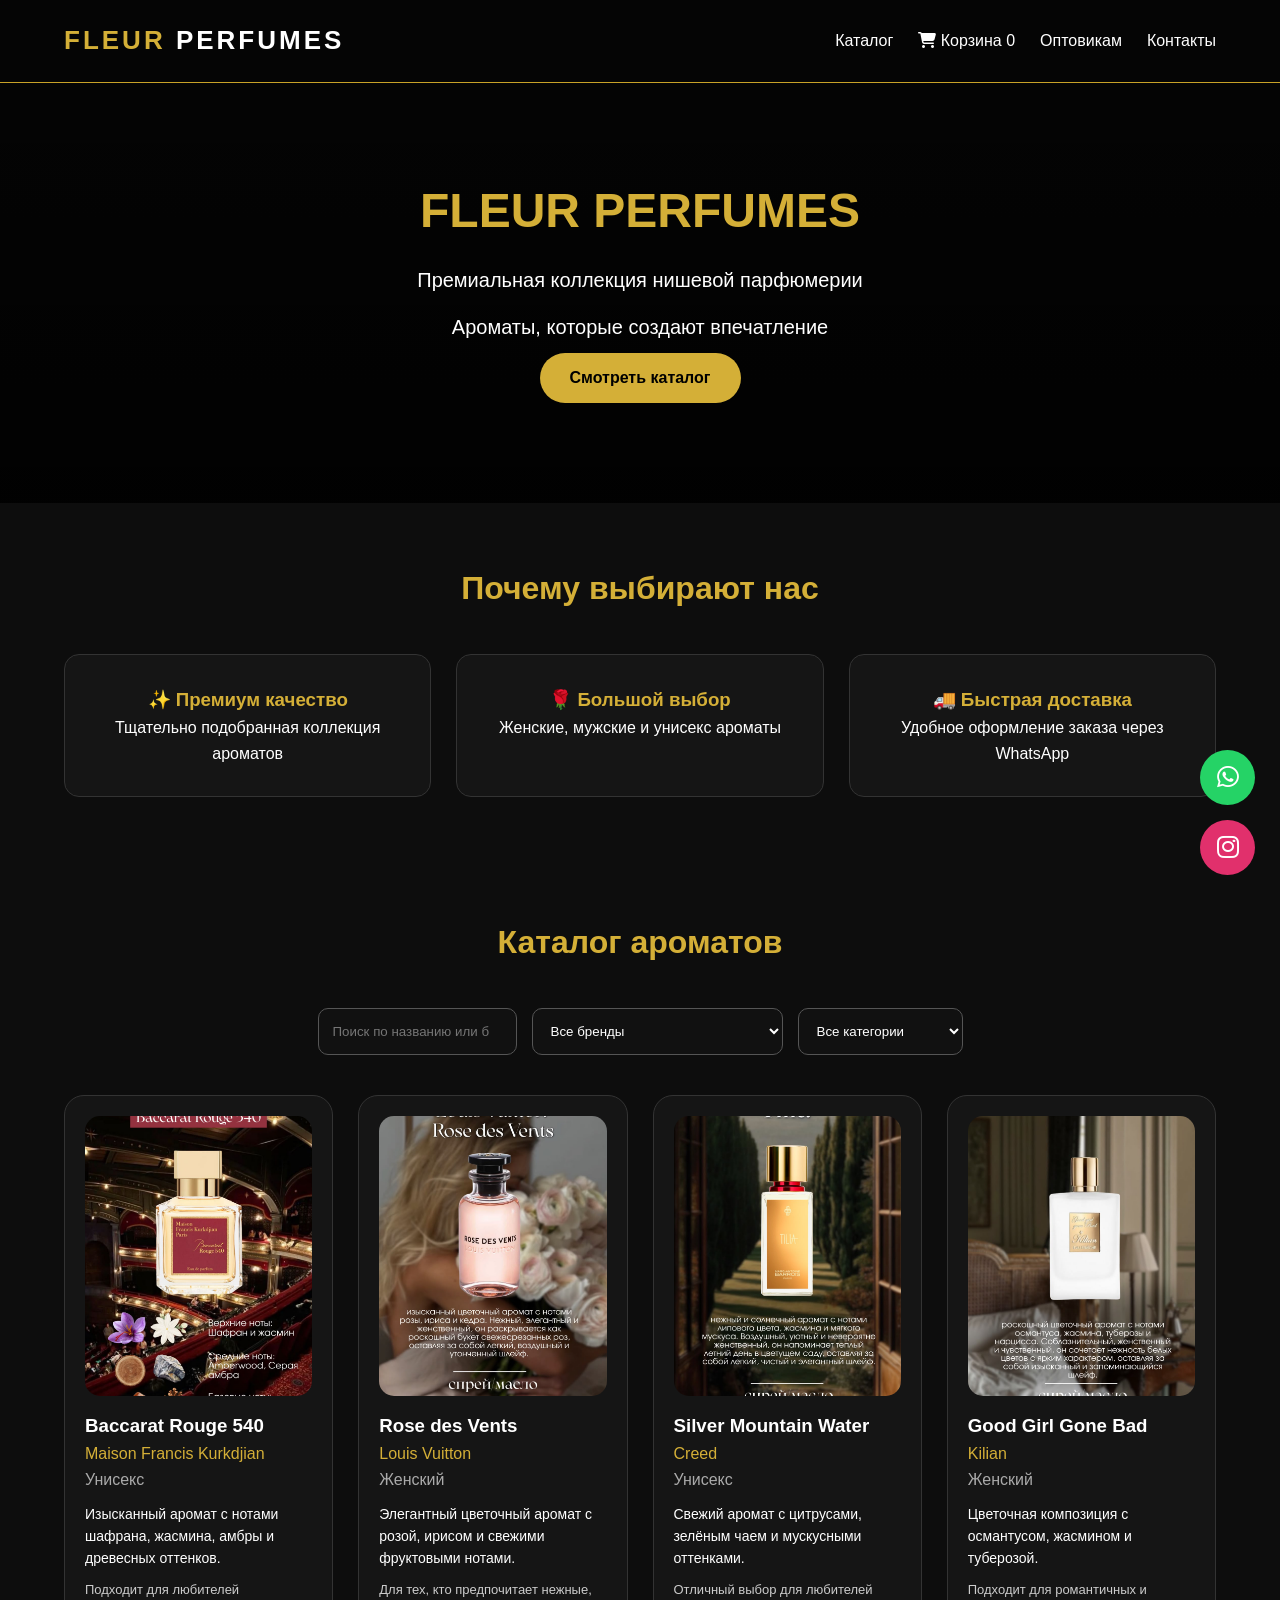
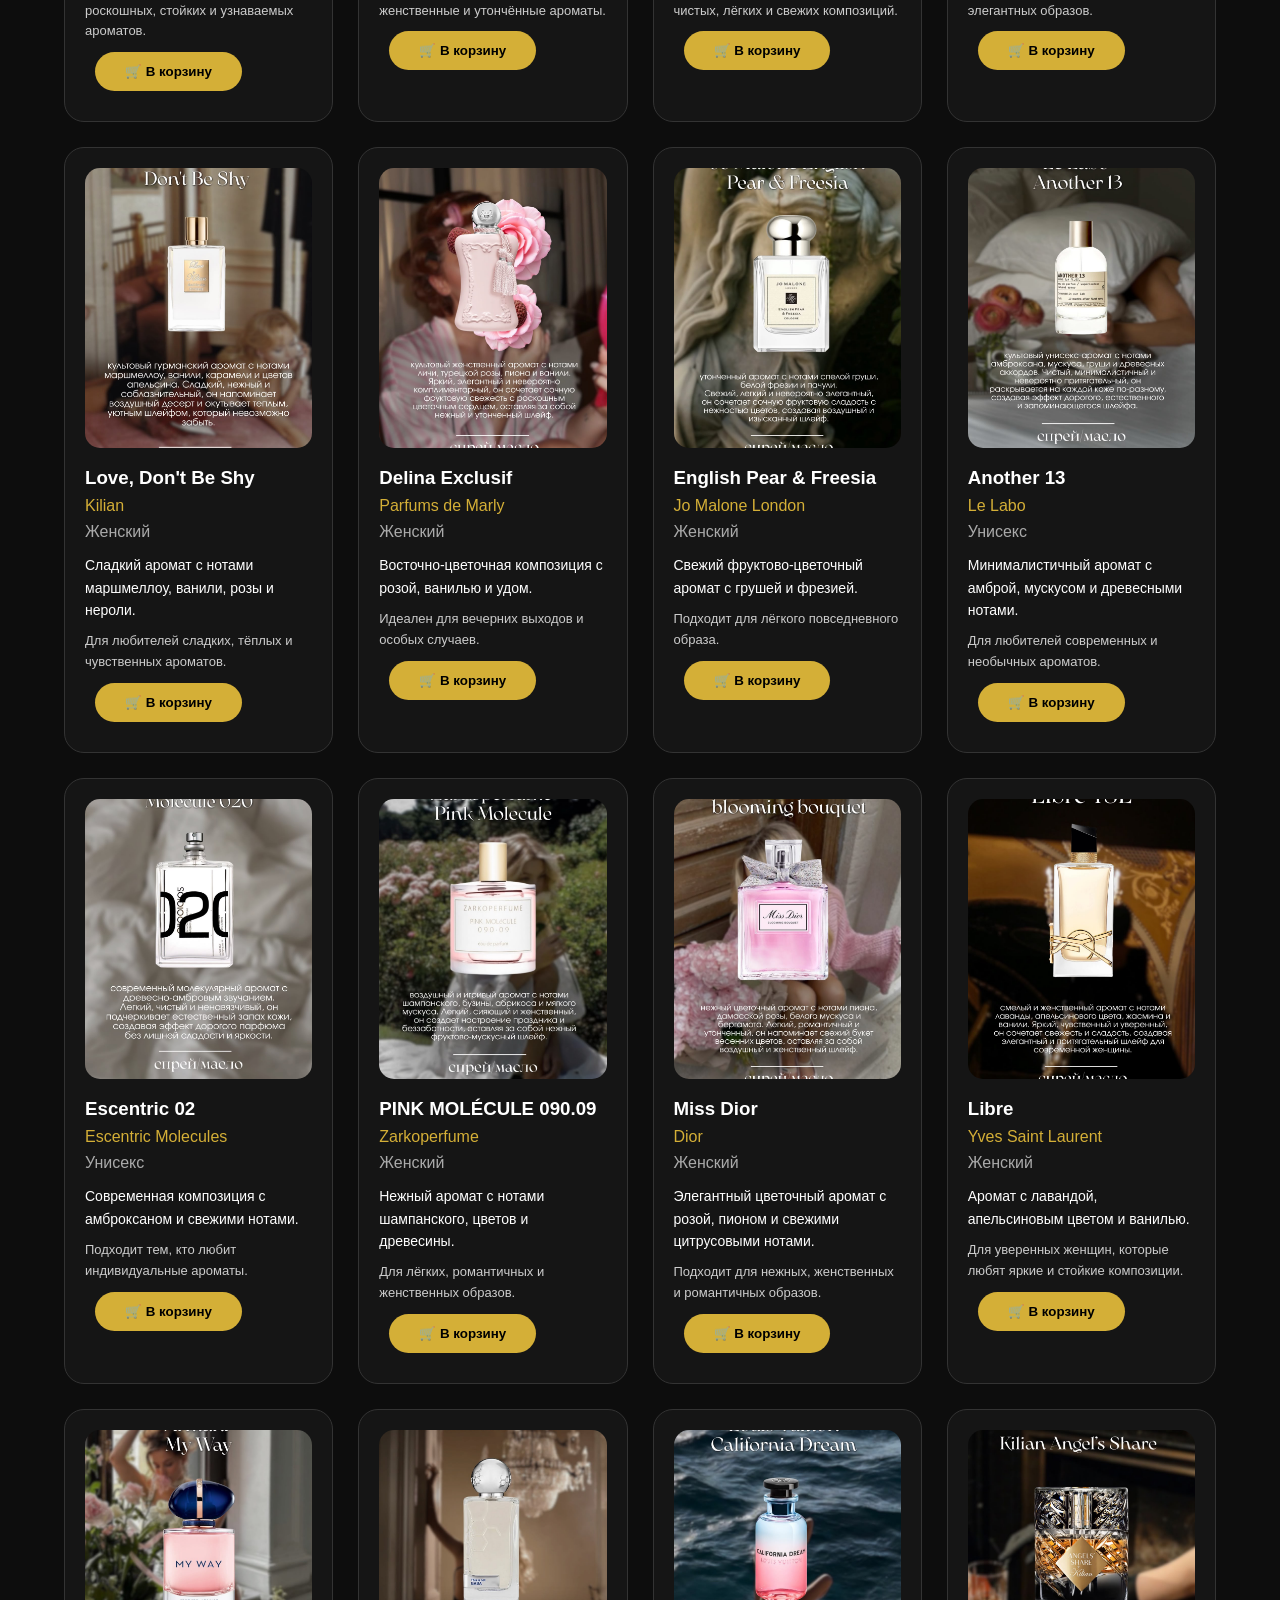
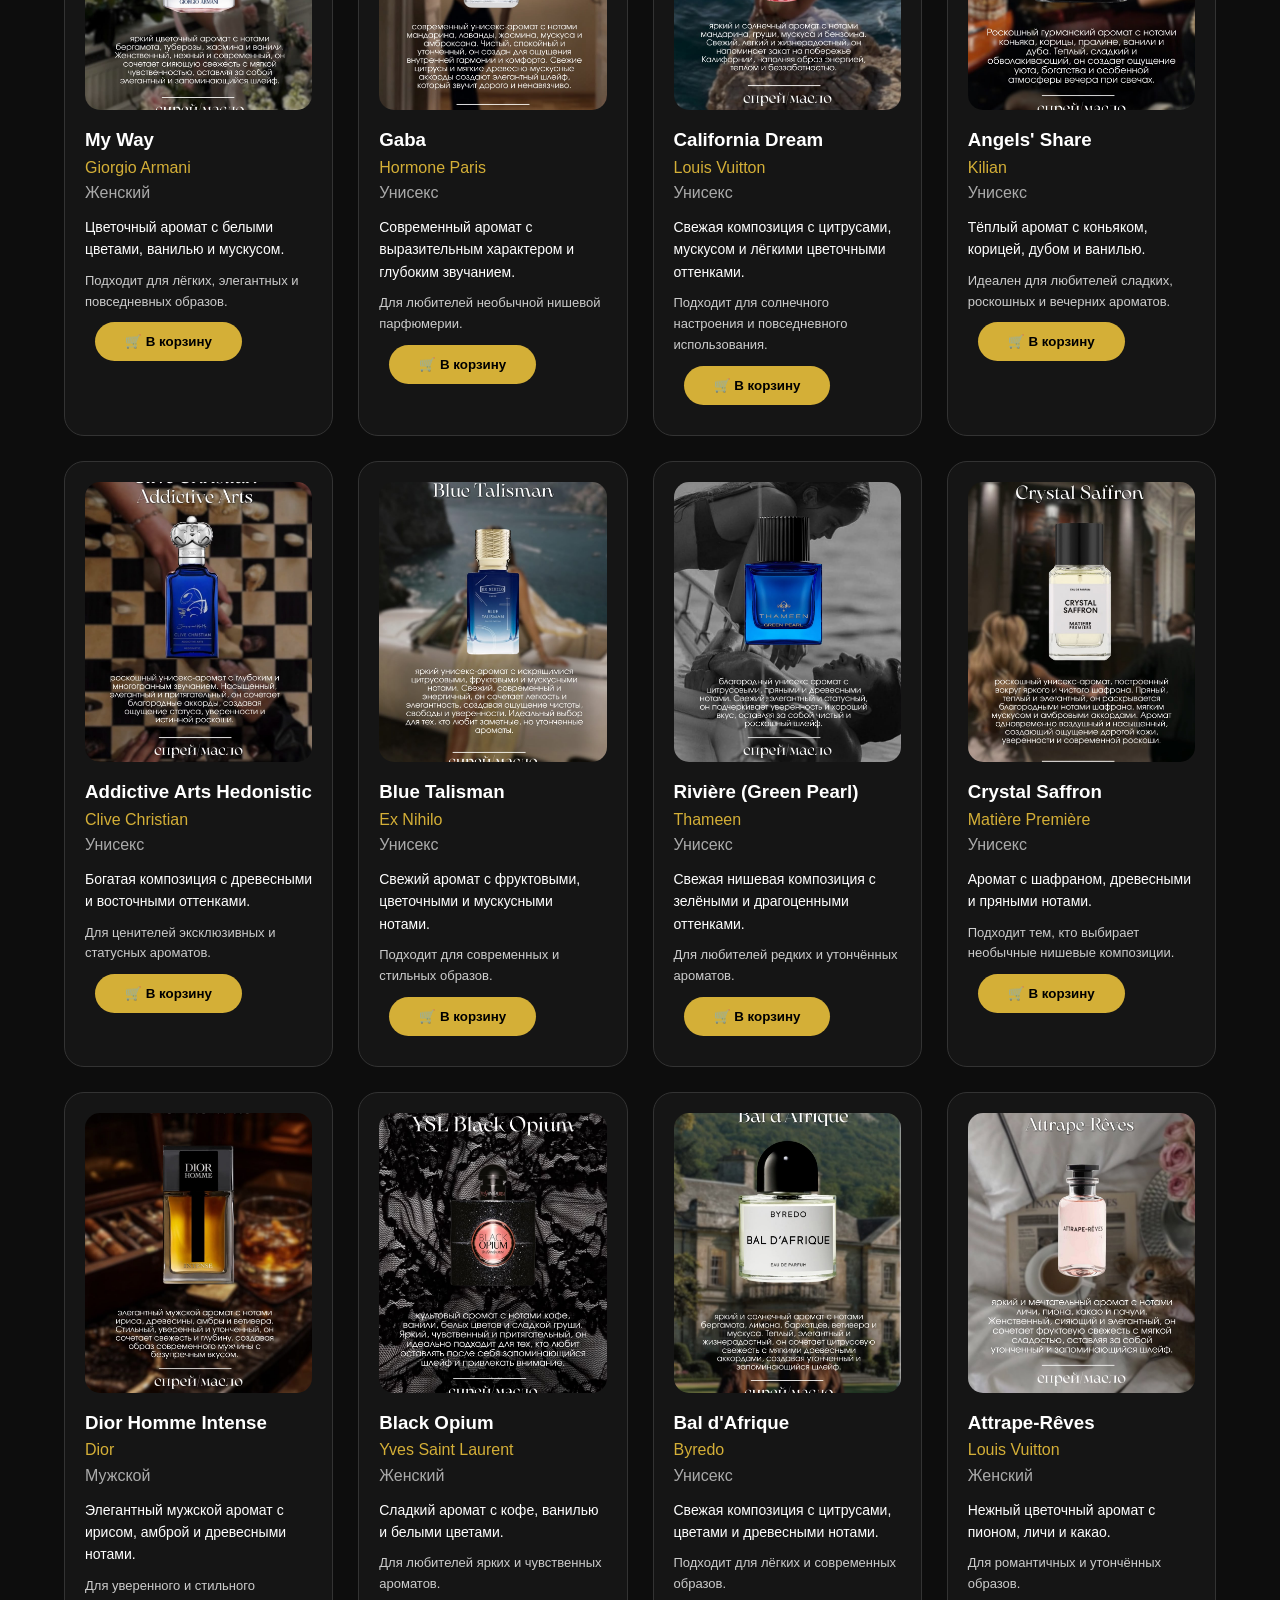
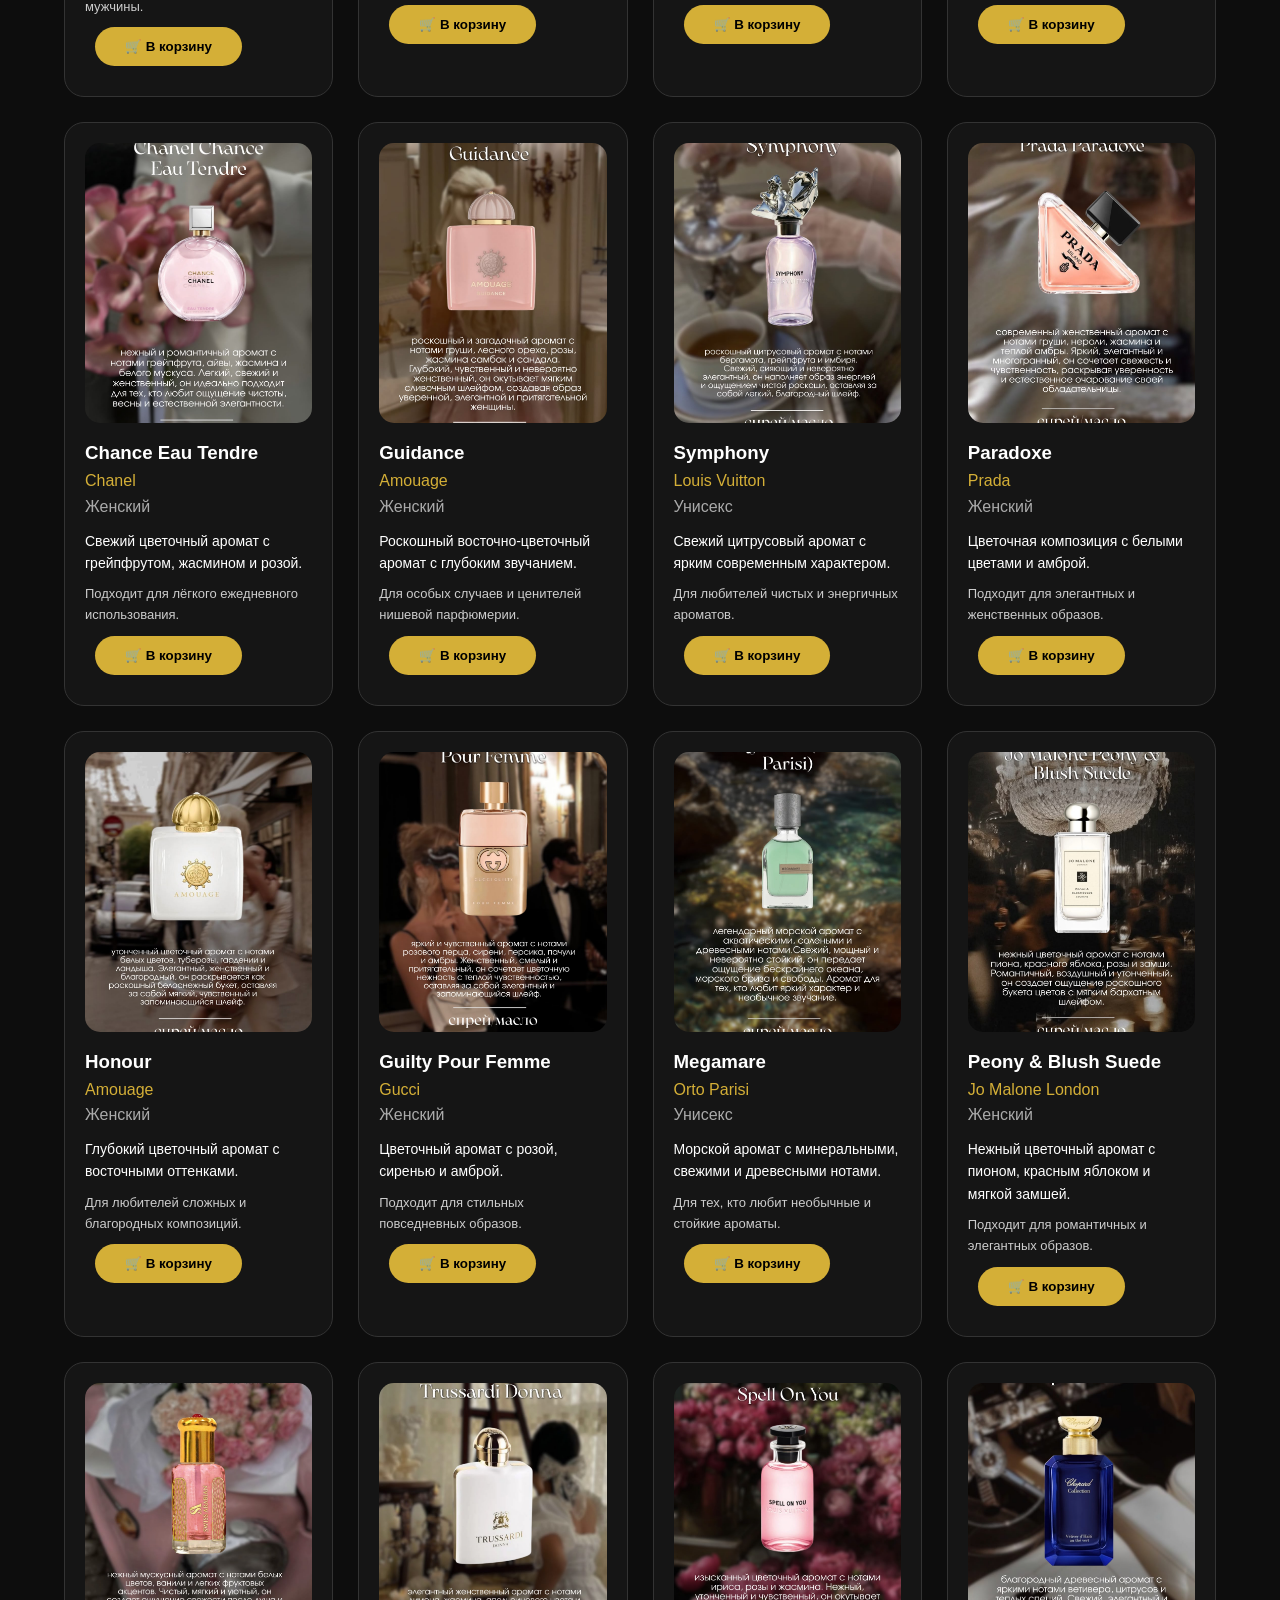
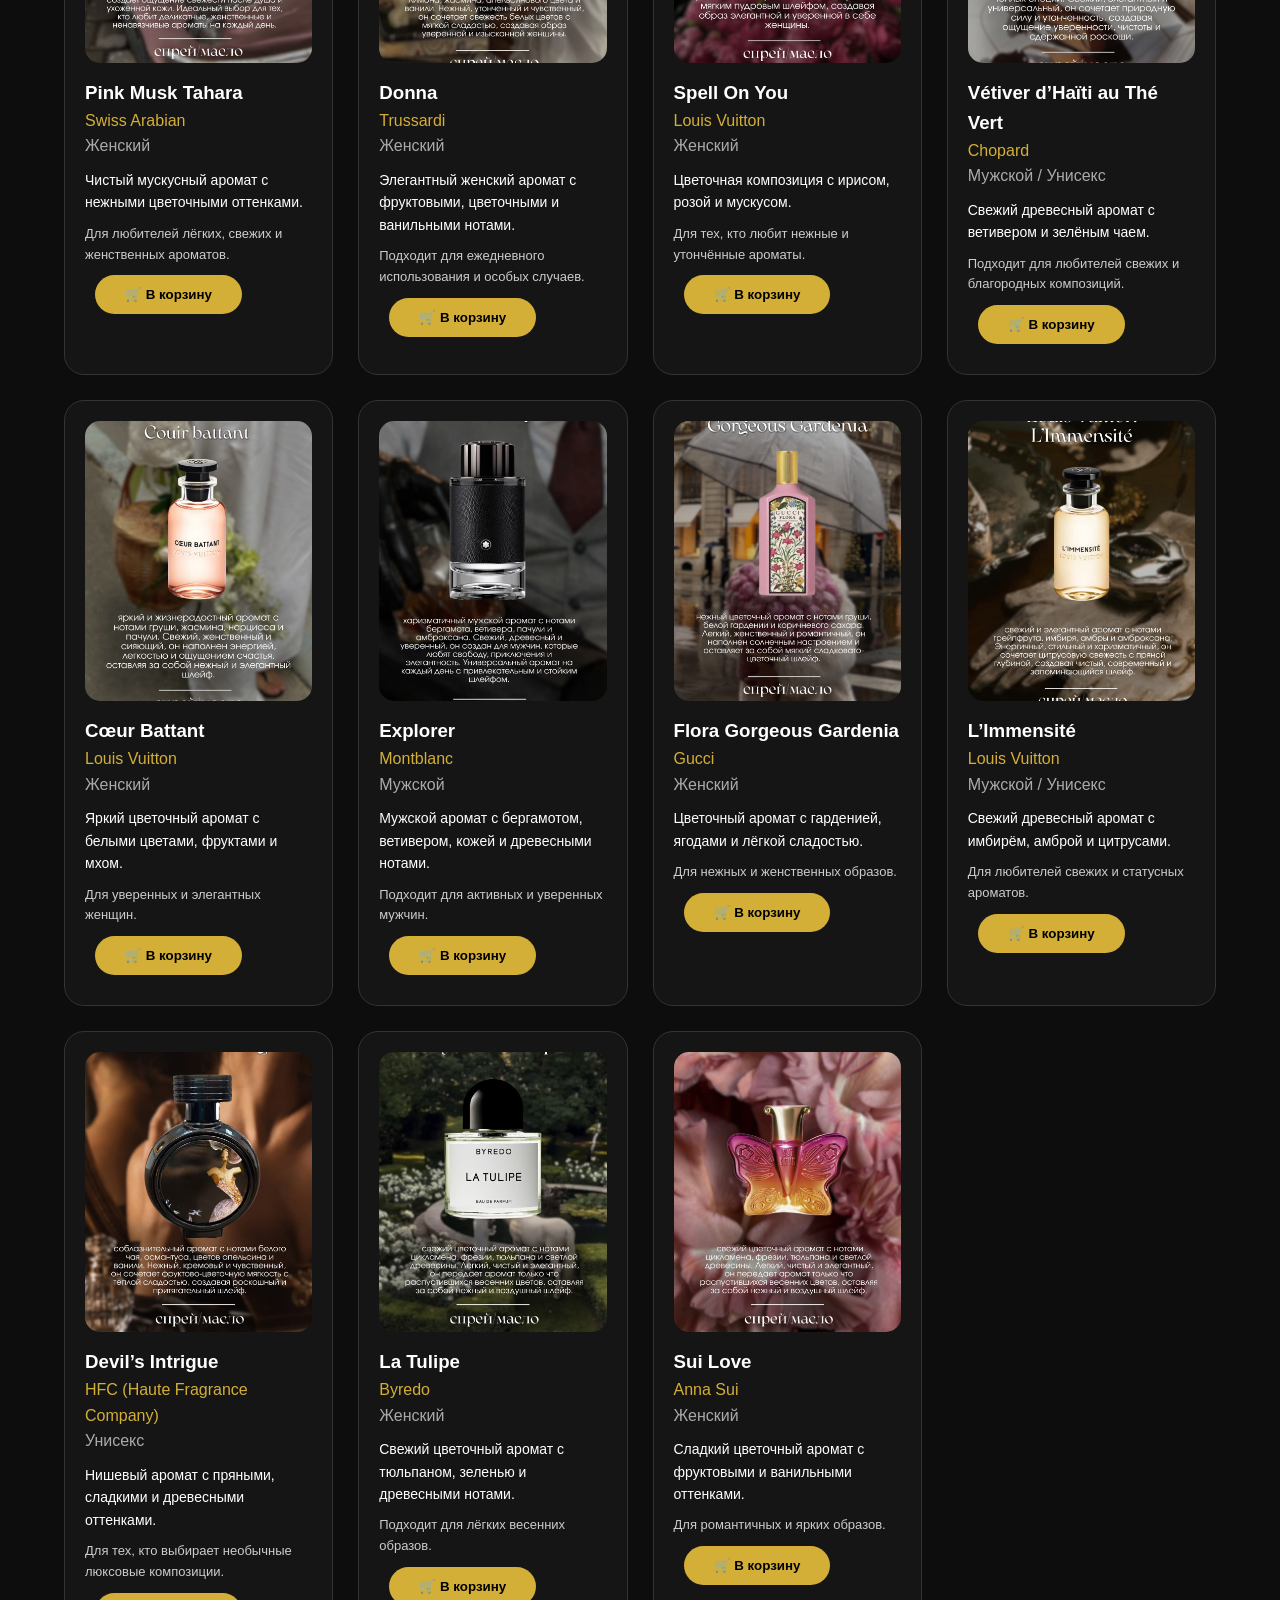
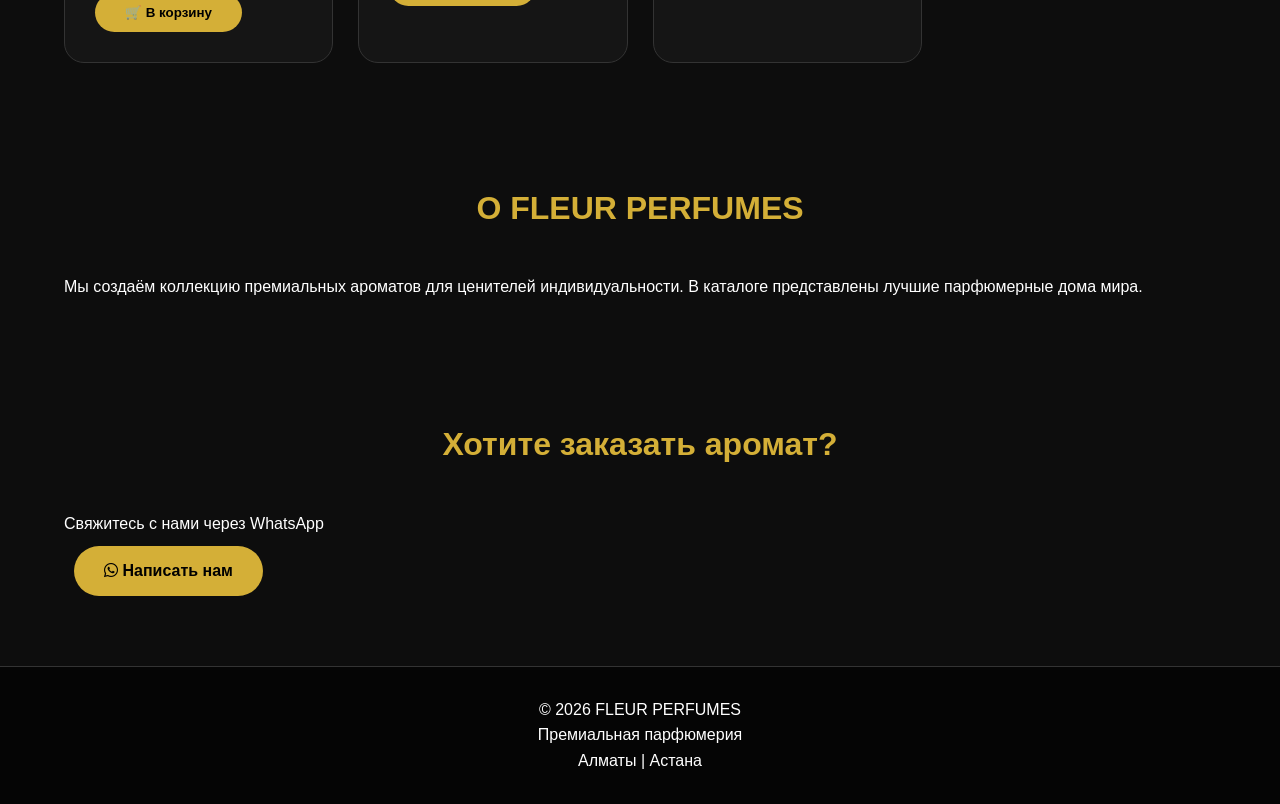
==== index.html @ 485f121a "Add files via upload" ====
<!DOCTYPE html>
<html lang="ru">

<head>

    <meta charset="UTF-8">

    <meta name="viewport" content="width=device-width, initial-scale=1.0">


    <title>
        FLEUR PERFUMES | Нишевая парфюмерия
    </title>


    <meta name="description"
    content="FLEUR PERFUMES — премиальная нишевая парфюмерия. Лучшие ароматы мировых брендов.">


   <link rel="stylesheet" href="style.css">


    <link 
    rel="stylesheet"
    href="https://cdnjs.cloudflare.com/ajax/libs/font-awesome/6.5.2/css/all.min.css"
    >


</head>



<body>




<!-- =========================
     HEADER
========================= -->


<header class="header">


<div class="container">


<nav>


<a href="index.html" class="logo">

FLEUR
<span>
PERFUMES
</span>

</a>





<div class="nav-links">


<a href="#catalog">
Каталог
</a>



<a href="cart.html">

<i class="fa-solid fa-cart-shopping"></i>

Корзина

<span id="cartCount">
0
</span>

</a>




<a href="wholesale.html">
Оптовикам
</a>




<a href="contacts.html">
Контакты
</a>



</div>



</nav>


</div>


</header>









<!-- =========================
     HERO
========================= -->


<section class="hero">


<div class="container">


<h1>
FLEUR PERFUMES
</h1>


<p>
Премиальная коллекция нишевой парфюмерии
</p>


<p>
Ароматы, которые создают впечатление
</p>



<a href="#catalog" class="btn gold">

Смотреть каталог

</a>



</div>


</section>









<!-- =========================
     ADVANTAGES
========================= -->


<section class="advantages">


<div class="container">


<h2>
Почему выбирают нас
</h2>




<div class="advantages-grid">



<div class="advantage">

<h3>
✨ Премиум качество
</h3>


<p>
Тщательно подобранная коллекция ароматов
</p>

</div>






<div class="advantage">

<h3>
🌹 Большой выбор
</h3>


<p>
Женские, мужские и унисекс ароматы
</p>

</div>






<div class="advantage">

<h3>
🚚 Быстрая доставка
</h3>


<p>
Удобное оформление заказа через WhatsApp
</p>

</div>




</div>


</div>


</section>









<!-- =========================
     CATALOG
========================= -->


<section id="catalog">


<div class="container">


<h2>
Каталог ароматов
</h2>





<div class="catalog-tools">



<input

id="search"

type="search"

placeholder="Поиск по названию или бренду"

>





<select id="brandFilter">


<option value="all">

Все бренды

</option>


</select>







<select id="categoryFilter">


<option value="all">

Все категории

</option>


</select>





</div>







<div id="products">


</div>





</div>


</section>









<!-- =========================
     ABOUT
========================= -->


<section class="about">


<div class="container">


<h2>
О FLEUR PERFUMES
</h2>



<p>

Мы создаём коллекцию премиальных ароматов
для ценителей индивидуальности.
В каталоге представлены лучшие парфюмерные
дома мира.

</p>



</div>


</section>









<!-- =========================
     CONTACT CTA
========================= -->


<section class="contact-box">


<div class="container">


<h2>
Хотите заказать аромат?
</h2>



<p>
Свяжитесь с нами через WhatsApp
</p>





<a

href="https://wa.me/77781655756"

target="_blank"

class="btn gold"

>

<i class="fa-brands fa-whatsapp"></i>

Написать нам

</a>




</div>


</section>









<!-- =========================
     FLOAT BUTTONS
========================= -->


<div class="floating-buttons">


<a

href="https://wa.me/77781655756"

target="_blank"

class="whatsapp-float"

>

<i class="fa-brands fa-whatsapp"></i>

</a>





<a

href="https://instagram.com/fleur.perfumes.kz"

target="_blank"

class="instagram-float"

>

<i class="fa-brands fa-instagram"></i>

</a>



</div>









<!-- =========================
     FOOTER
========================= -->


<footer>


<div class="container">


<p>
© 2026 FLEUR PERFUMES
</p>



<p>
Премиальная парфюмерия
</p>



<p>
Алматы | Астана
</p>



</div>


</footer>









<!-- =========================
     SCRIPTS
========================= -->


<script src="products.js"></script>

<script src="app.js"></script>



</body>

</html>
---- style.css ----
/* =========================
   FLEUR PERFUMES STYLE
========================= */


*{
    margin:0;
    padding:0;
    box-sizing:border-box;
}



body{

    font-family:
    "Segoe UI",
    Arial,
    sans-serif;

    background:#0d0d0d;

    color:#ffffff;

    line-height:1.6;

}





a{

    text-decoration:none;

    color:inherit;

}




img{

    max-width:100%;

    display:block;

}





.container{

    width:90%;

    max-width:1200px;

    margin:auto;

}









/* =========================
   HEADER
========================= */


.header{

    background:#050505;

    border-bottom:
    1px solid
    #c9a227;

    position:sticky;

    top:0;

    z-index:1000;

}





.header nav{

    display:flex;

    justify-content:space-between;

    align-items:center;

    padding:20px 0;

}





.logo{

    font-size:26px;

    font-weight:700;

    letter-spacing:3px;

    color:#d4af37;

}





.logo span{

    color:#ffffff;

}





.nav-links{

    display:flex;

    gap:25px;

}





.nav-links a{

    transition:.3s;

}





.nav-links a:hover{

    color:#d4af37;

}









/* =========================
   HERO
========================= */


.hero{

    padding:90px 0;

    text-align:center;

    background:

    linear-gradient(
    rgba(0,0,0,.7),
    rgba(0,0,0,.9)
    );

}



.hero h1{

    font-size:48px;

    color:#d4af37;

}



.hero p{

    font-size:20px;

    margin-top:15px;

}









/* =========================
   BUTTONS
========================= */


.btn{

    display:inline-block;

    padding:12px 30px;

    border-radius:30px;

    margin:10px;

    border:none;

    cursor:pointer;

    background:#222;

    color:white;

}



.btn.gold{

    background:#d4af37;

    color:#000;

    font-weight:700;

}





.btn.dark{

    background:#111;

    border:1px solid #d4af37;

}









/* =========================
   SECTIONS
========================= */


section{

    padding:60px 0;

}



h2{

    text-align:center;

    color:#d4af37;

    font-size:32px;

    margin-bottom:40px;

}









/* =========================
   ADVANTAGES
========================= */


.advantages-grid{

    display:grid;

    grid-template-columns:
    repeat(3,1fr);

    gap:25px;

}



.advantage{

    background:#151515;

    padding:30px;

    text-align:center;

    border-radius:15px;

    border:
    1px solid
    #333;

}





.advantage h3{

    color:#d4af37;

}









/* =========================
   CATALOG FILTERS
========================= */


.catalog-tools{

    display:flex;

    gap:15px;

    justify-content:center;

    margin-bottom:40px;

}





.catalog-tools input,

.catalog-tools select,

.form-box input{


    padding:14px;

    background:#111;

    color:white;

    border:

    1px solid

    #555;


    border-radius:10px;

}









/* =========================
   PRODUCTS
========================= */


#products{

    display:grid;

    grid-template-columns:

    repeat(4,1fr);

    gap:25px;

}





.product-card{


    background:#151515;

    border-radius:20px;

    padding:20px;

    border:

    1px solid

    #333;

    transition:.3s;


}





.product-card:hover{


    transform:translateY(-5px);

    border-color:#d4af37;


}




.product-card img{

    height:280px;

    width:100%;

    object-fit:cover;

    border-radius:15px;

}





.product-card h3{

    margin-top:15px;

}





.brand{

    color:#d4af37;

}





.category{

    color:#aaa;

}





.description{

    font-size:14px;

    margin-top:10px;

}





.recommendation{

    font-size:13px;

    color:#ccc;

    margin-top:10px;

}









/* =========================
   CART
========================= */


.cart-items{

    display:flex;

    flex-direction:column;

    gap:20px;

}





.cart-item{


    display:flex;

    gap:20px;

    background:#151515;

    padding:20px;

    border-radius:15px;

}





.cart-item img{


    width:120px;

    height:120px;

    object-fit:cover;

    border-radius:10px;

}









/* =========================
   FORM
========================= */


.form-box{


    max-width:600px;

    margin:auto;

    background:#151515;

    padding:35px;

    border-radius:20px;

}





.form-box input{


    width:100%;

    margin-bottom:15px;


}









/* =========================
   FLOAT BUTTONS
========================= */


.floating-buttons{

    position:fixed;

    right:25px;

    bottom:25px;

    display:flex;

    flex-direction:column;

    gap:15px;

}





.whatsapp-float,

.instagram-float{


    width:55px;

    height:55px;

    border-radius:50%;

    display:flex;

    align-items:center;

    justify-content:center;

    font-size:25px;

}





.whatsapp-float{

    background:#25d366;

}





.instagram-float{

    background:#e1306c;

}









/* =========================
   FOOTER
========================= */


footer{

    background:#050505;

    text-align:center;

    padding:30px;

    border-top:

    1px solid

    #333;

}









/* =========================
   MOBILE
========================= */


@media(max-width:900px){



.nav-links{

    flex-direction:column;

    gap:10px;

}



.header nav{

    flex-direction:column;

    gap:20px;

}





#products{

    grid-template-columns:

    repeat(2,1fr);

}





.advantages-grid{

    grid-template-columns:1fr;

}



}





@media(max-width:600px){



.hero h1{

    font-size:34px;

}





#products{

    grid-template-columns:1fr;

}





.catalog-tools{

    flex-direction:column;

}



.cart-item{

    flex-direction:column;

}



}
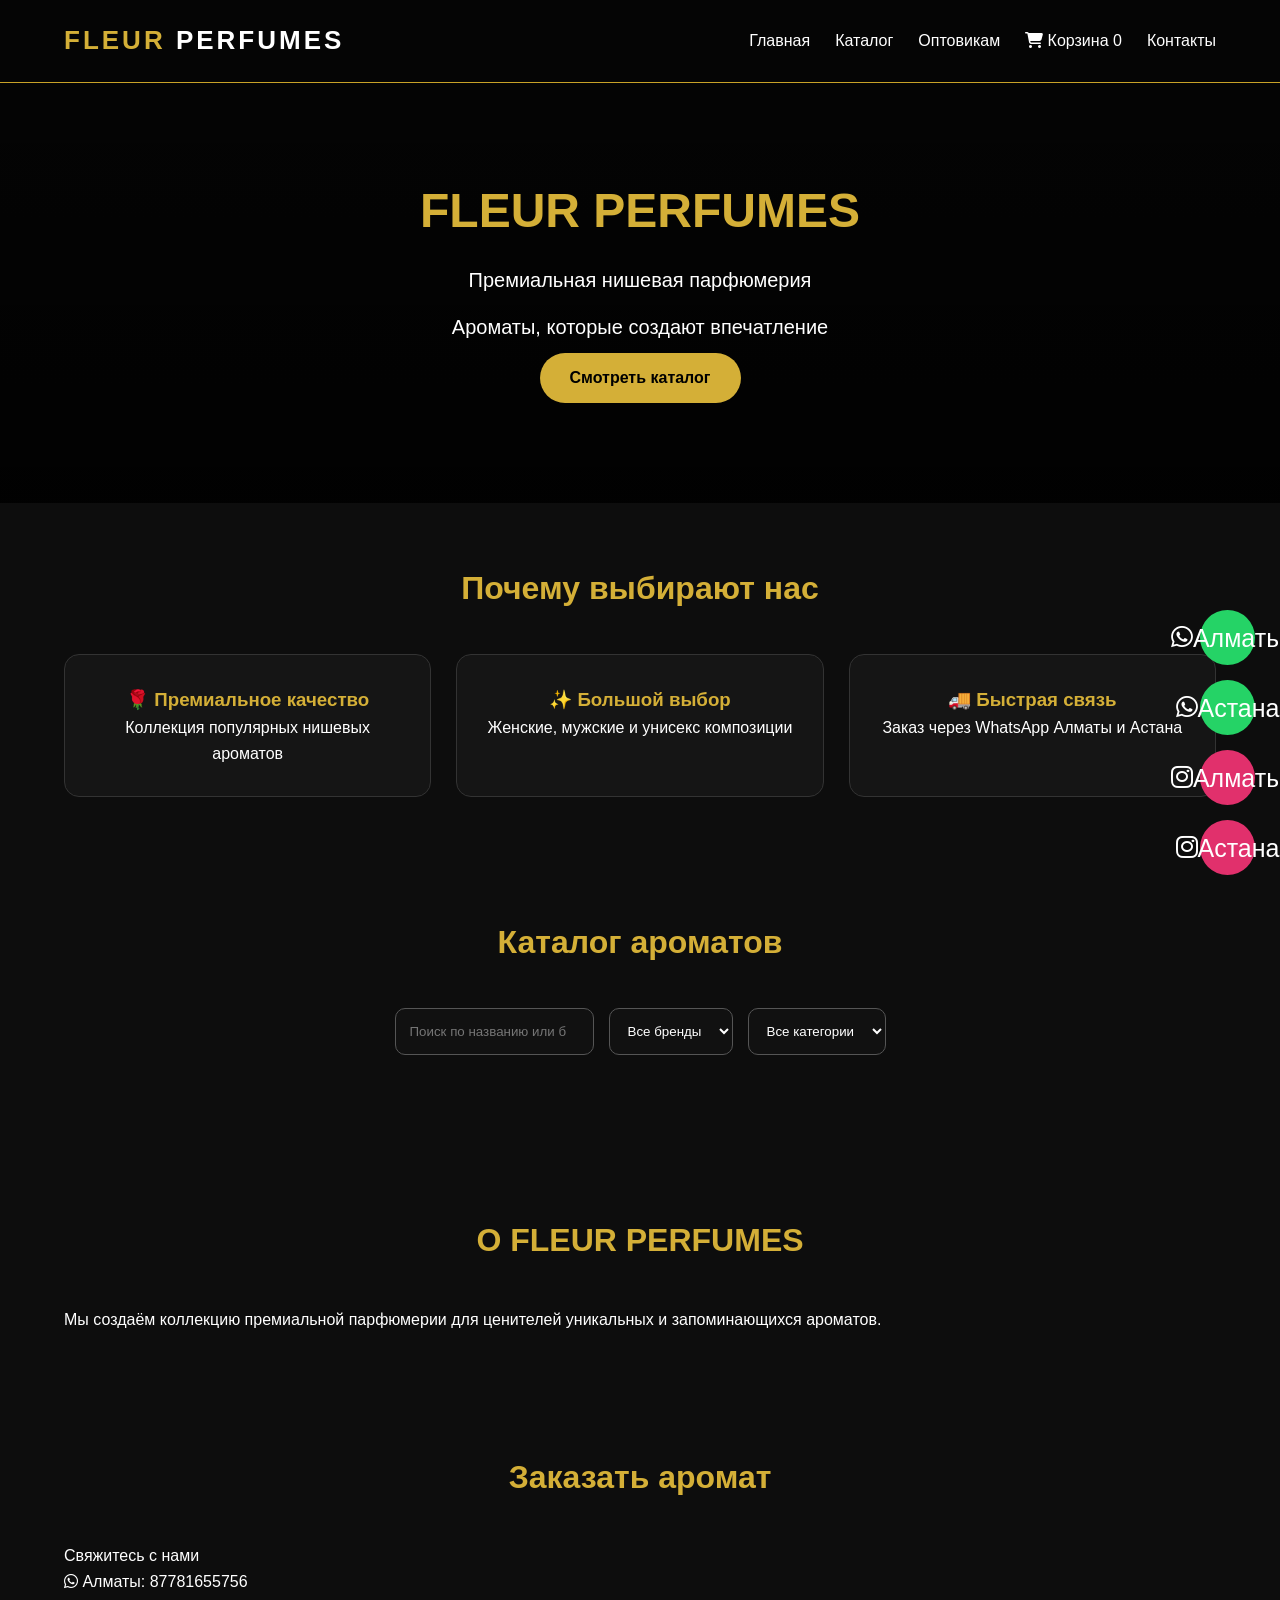
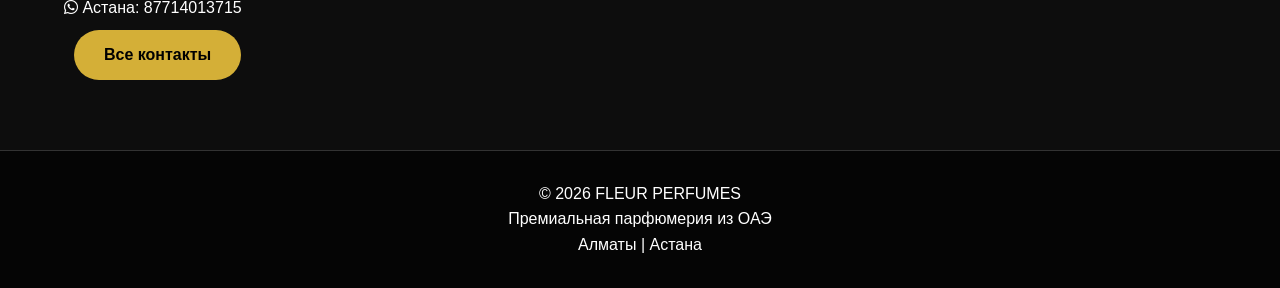
==== commit a71a631c: "Modify index.html for content and structure updates Updated the description meta tag and improved te" ====
--- a/index.html
+++ b/index.html
@@ -3,27 +3,27 @@
 
 <head>
 
-    <meta charset="UTF-8">
-
-    <meta name="viewport" content="width=device-width, initial-scale=1.0">
-
-
-    <title>
-        FLEUR PERFUMES | Нишевая парфюмерия
-    </title>
-
-
-    <meta name="description"
-    content="FLEUR PERFUMES — премиальная нишевая парфюмерия. Лучшие ароматы мировых брендов.">
-
-
-   <link rel="stylesheet" href="style.css">
-
-
-    <link 
-    rel="stylesheet"
-    href="https://cdnjs.cloudflare.com/ajax/libs/font-awesome/6.5.2/css/all.min.css"
-    >
+<meta charset="UTF-8">
+
+<meta name="viewport" content="width=device-width, initial-scale=1.0">
+
+
+<title>
+FLEUR PERFUMES | Нишевая парфюмерия
+</title>
+
+
+<meta name="description"
+content="FLEUR PERFUMES — премиальная нишевая парфюмерия. Алматы и Астана.">
+
+
+<link rel="stylesheet" href="style.css">
+
+
+<link 
+rel="stylesheet"
+href="https://cdnjs.cloudflare.com/ajax/libs/font-awesome/6.5.2/css/all.min.css"
+>
 
 
 </head>
@@ -36,7 +36,7 @@
 
 
 <!-- =========================
-     HEADER
+HEADER
 ========================= -->
 
 
@@ -52,6 +52,7 @@
 <a href="index.html" class="logo">
 
 FLEUR
+
 <span>
 PERFUMES
 </span>
@@ -65,8 +66,20 @@
 <div class="nav-links">
 
 
-<a href="#catalog">
+<a href="index.html">
+Главная
+</a>
+
+
+
+<a href="catalog.html">
 Каталог
+</a>
+
+
+
+<a href="wholesale.html">
+Оптовикам
 </a>
 
 
@@ -85,14 +98,6 @@
 
 
 
-
-<a href="wholesale.html">
-Оптовикам
-</a>
-
-
-
-
 <a href="contacts.html">
 Контакты
 </a>
@@ -120,7 +125,7 @@
 
 
 <!-- =========================
-     HERO
+HERO
 ========================= -->
 
 
@@ -136,7 +141,7 @@
 
 
 <p>
-Премиальная коллекция нишевой парфюмерии
+Премиальная нишевая парфюмерия
 </p>
 
 
@@ -146,7 +151,7 @@
 
 
 
-<a href="#catalog" class="btn gold">
+<a href="catalog.html" class="btn gold">
 
 Смотреть каталог
 
@@ -168,7 +173,7 @@
 
 
 <!-- =========================
-     ADVANTAGES
+ADVANTAGES
 ========================= -->
 
 
@@ -184,7 +189,6 @@
 
 
 
-
 <div class="advantages-grid">
 
 
@@ -192,16 +196,14 @@
 <div class="advantage">
 
 <h3>
-✨ Премиум качество
+🌹 Премиальное качество
 </h3>
 
-
-<p>
-Тщательно подобранная коллекция ароматов
-</p>
-
-</div>
-
+<p>
+Коллекция популярных нишевых ароматов
+</p>
+
+</div>
 
 
 
@@ -210,16 +212,14 @@
 <div class="advantage">
 
 <h3>
-🌹 Большой выбор
+✨ Большой выбор
 </h3>
 
-
-<p>
-Женские, мужские и унисекс ароматы
-</p>
-
-</div>
-
+<p>
+Женские, мужские и унисекс композиции
+</p>
+
+</div>
 
 
 
@@ -228,16 +228,14 @@
 <div class="advantage">
 
 <h3>
-🚚 Быстрая доставка
+🚚 Быстрая связь
 </h3>
 
-
-<p>
-Удобное оформление заказа через WhatsApp
-</p>
-
-</div>
-
+<p>
+Заказ через WhatsApp Алматы и Астана
+</p>
+
+</div>
 
 
 
@@ -258,7 +256,7 @@
 
 
 <!-- =========================
-     CATALOG
+CATALOG PREVIEW
 ========================= -->
 
 
@@ -275,17 +273,16 @@
 
 
 
-
 <div class="catalog-tools">
 
 
 
 <input
 
+type="search"
+
 id="search"
 
-type="search"
-
 placeholder="Поиск по названию или бренду"
 
 >
@@ -293,25 +290,20 @@
 
 
 
-
 <select id="brandFilter">
 
-
 <option value="all">
 
 Все бренды
 
 </option>
 
-
 </select>
 
 
 
 
 
-
-
 <select id="categoryFilter">
 
 
@@ -326,10 +318,7 @@
 
 
 
-
-
-</div>
-
+</div>
 
 
 
@@ -359,7 +348,7 @@
 
 
 <!-- =========================
-     ABOUT
+ABOUT
 ========================= -->
 
 
@@ -377,13 +366,10 @@
 
 <p>
 
-Мы создаём коллекцию премиальных ароматов
-для ценителей индивидуальности.
-В каталоге представлены лучшие парфюмерные
-дома мира.
-
-</p>
-
+Мы создаём коллекцию премиальной парфюмерии
+для ценителей уникальных и запоминающихся ароматов.
+
+</p>
 
 
 </div>
@@ -400,7 +386,7 @@
 
 
 <!-- =========================
-     CONTACT CTA
+CONTACT BLOCK
 ========================= -->
 
 
@@ -411,18 +397,24 @@
 
 
 <h2>
-Хотите заказать аромат?
+Заказать аромат
 </h2>
 
 
 
 <p>
-Свяжитесь с нами через WhatsApp
-</p>
-
-
-
-
+Свяжитесь с нами
+</p>
+
+
+
+
+
+<p>
+
+<i class="fa-brands fa-whatsapp"></i>
+
+Алматы:
 
 <a
 
@@ -430,43 +422,104 @@
 
 target="_blank"
 
+>
+
+87781655756
+
+</a>
+
+</p>
+
+
+
+
+
+<p>
+
+<i class="fa-brands fa-whatsapp"></i>
+
+Астана:
+
+<a
+
+href="https://wa.me/77714013715"
+
+target="_blank"
+
+>
+
+87714013715
+
+</a>
+
+</p>
+
+
+
+
+
+<a
+
+href="contacts.html"
+
 class="btn gold"
 
 >
 
+Все контакты
+
+</a>
+
+
+
+
+</div>
+
+
+</section>
+
+
+
+
+
+
+
+
+
+<!-- =========================
+FLOAT BUTTONS
+========================= -->
+
+
+<div class="floating-buttons">
+
+
+
+<a
+
+href="https://wa.me/77781655756"
+
+target="_blank"
+
+class="whatsapp-float"
+
+>
+
 <i class="fa-brands fa-whatsapp"></i>
 
-Написать нам
-
-</a>
-
-
-
-
-</div>
-
-
-</section>
-
-
-
-
-
-
-
-
-
-<!-- =========================
-     FLOAT BUTTONS
-========================= -->
-
-
-<div class="floating-buttons">
+<span>
+Алматы
+</span>
+
+</a>
+
+
+
 
 
 <a
 
-href="https://wa.me/77781655756"
+href="https://wa.me/77714013715"
 
 target="_blank"
 
@@ -476,6 +529,10 @@
 
 <i class="fa-brands fa-whatsapp"></i>
 
+<span>
+Астана
+</span>
+
 </a>
 
 
@@ -494,22 +551,49 @@
 
 <i class="fa-brands fa-instagram"></i>
 
-</a>
-
-
-
-</div>
-
-
-
-
-
-
-
-
-
-<!-- =========================
-     FOOTER
+<span>
+Алматы
+</span>
+
+</a>
+
+
+
+
+
+<a
+
+href="https://instagram.com/fleur.perfumes.astana"
+
+target="_blank"
+
+class="instagram-float"
+
+>
+
+<i class="fa-brands fa-instagram"></i>
+
+<span>
+Астана
+</span>
+
+</a>
+
+
+
+
+</div>
+
+
+
+
+
+
+
+
+
+<!-- =========================
+FOOTER
 ========================= -->
 
 
@@ -524,11 +608,9 @@
 </p>
 
 
-
-<p>
-Премиальная парфюмерия
-</p>
-
+<p>
+Премиальная парфюмерия из ОАЭ
+</p>
 
 
 <p>
@@ -536,7 +618,6 @@
 </p>
 
 
-
 </div>
 
 
@@ -551,16 +632,32 @@
 
 
 <!-- =========================
-     SCRIPTS
-========================= -->
-
-
-<script src="products.js"></script>
-
-<script src="app.js"></script>
+SCRIPTS
+========================= -->
+
+
+<script src="js/products.js"></script>
+
+<script src="js/app.js"></script>
+
+
+
+<script>
+
+document.addEventListener(
+"DOMContentLoaded",
+()=>{
+
+updateCartCount();
+
+}
+
+);
+
+</script>
 
 
 
 </body>
 
-</html>+</html>
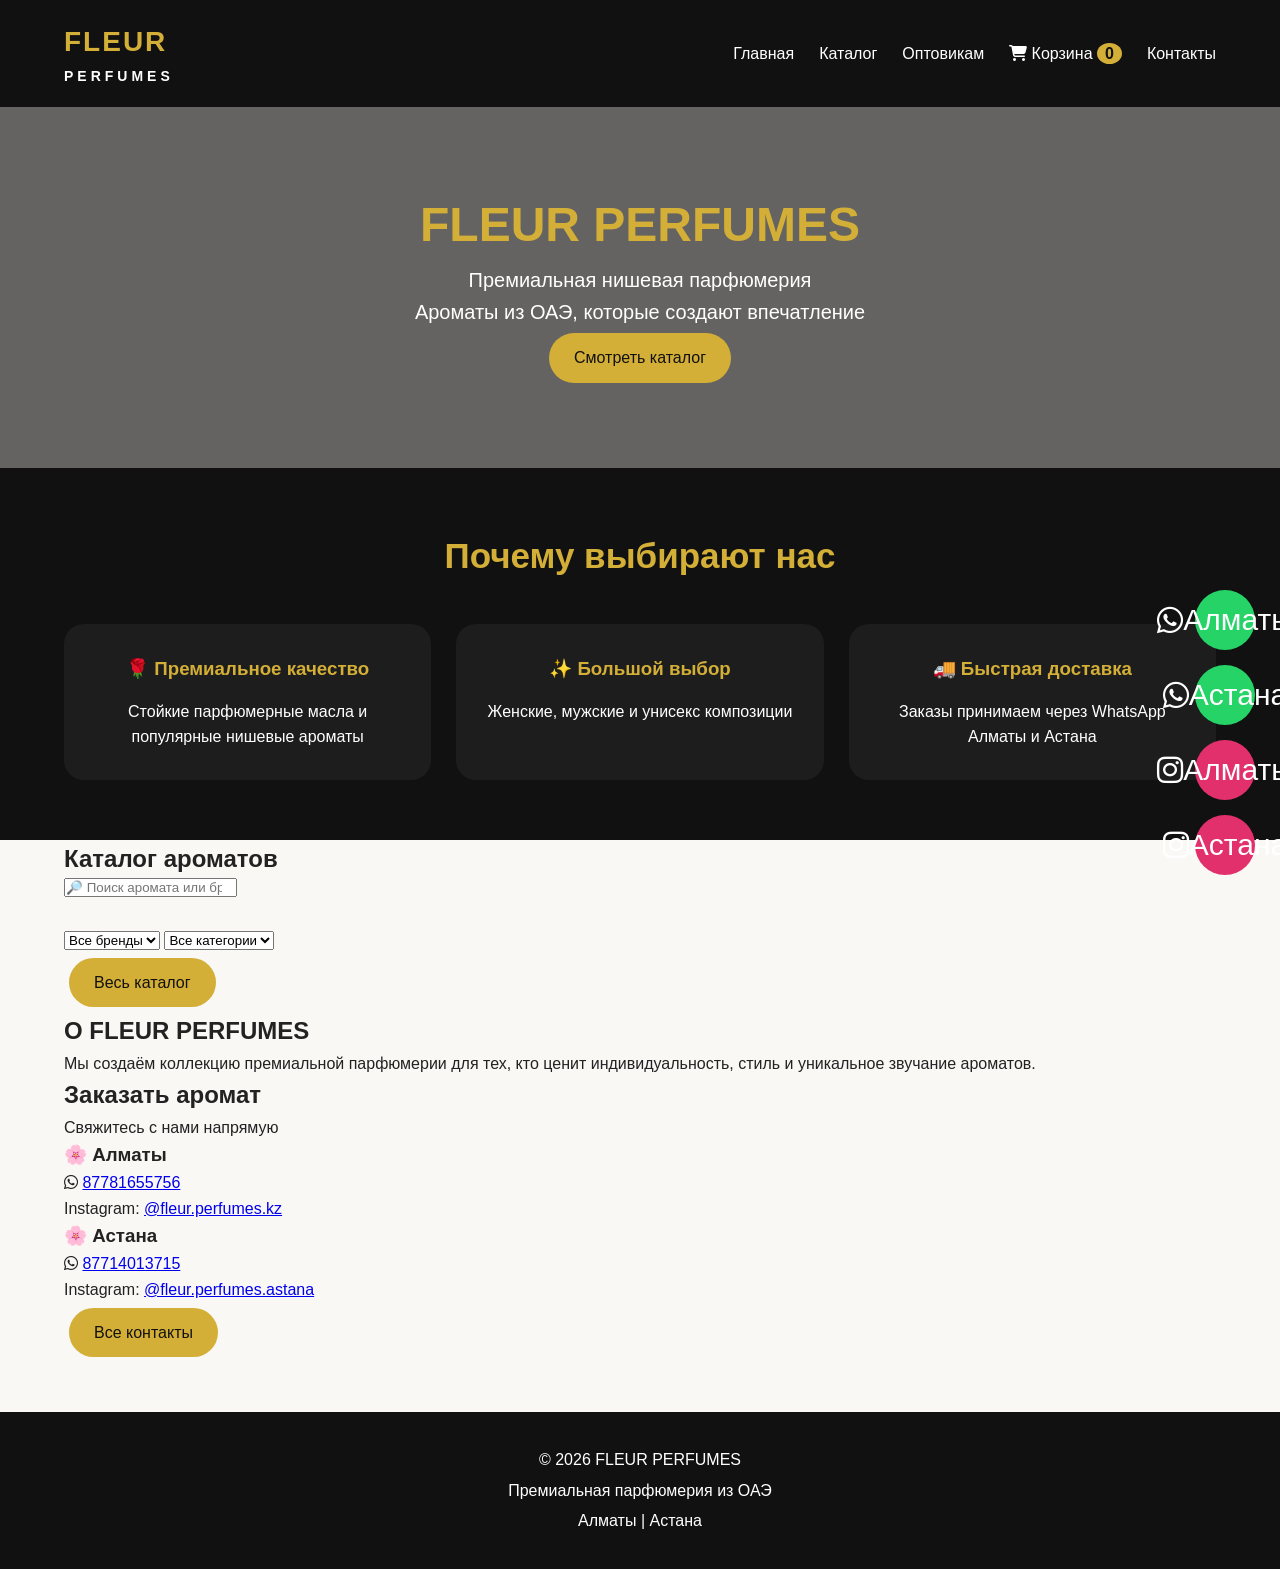
==== commit 8b1b678b: "Update index.html" ====
--- a/index.html
+++ b/index.html
@@ -14,7 +14,7 @@
 
 
 <meta name="description"
-content="FLEUR PERFUMES — премиальная нишевая парфюмерия. Алматы и Астана.">
+content="FLEUR PERFUMES — премиальная нишевая парфюмерия из ОАЭ. Алматы и Астана.">
 
 
 <link rel="stylesheet" href="style.css">
@@ -25,7 +25,6 @@
 href="https://cdnjs.cloudflare.com/ajax/libs/font-awesome/6.5.2/css/all.min.css"
 >
 
-
 </head>
 
 
@@ -33,15 +32,9 @@
 <body>
 
 
-
-
-<!-- =========================
-HEADER
-========================= -->
-
+<!-- HEADER -->
 
 <header class="header">
-
 
 <div class="container">
 
@@ -62,7 +55,6 @@
 
 
 
-
 <div class="nav-links">
 
 
@@ -103,9 +95,7 @@
 </a>
 
 
-
-</div>
-
+</div>
 
 
 </nav>
@@ -113,20 +103,13 @@
 
 </div>
 
-
 </header>
 
 
 
 
 
-
-
-
-
-<!-- =========================
-HERO
-========================= -->
+<!-- HERO -->
 
 
 <section class="hero">
@@ -146,7 +129,7 @@
 
 
 <p>
-Ароматы, которые создают впечатление
+Ароматы из ОАЭ, которые создают впечатление
 </p>
 
 
@@ -158,7 +141,6 @@
 </a>
 
 
-
 </div>
 
 
@@ -170,11 +152,7 @@
 
 
 
-
-
-<!-- =========================
-ADVANTAGES
-========================= -->
+<!-- ADVANTAGES -->
 
 
 <section class="advantages">
@@ -200,7 +178,7 @@
 </h3>
 
 <p>
-Коллекция популярных нишевых ароматов
+Стойкие парфюмерные масла и популярные нишевые ароматы
 </p>
 
 </div>
@@ -228,11 +206,11 @@
 <div class="advantage">
 
 <h3>
-🚚 Быстрая связь
+🚚 Быстрая доставка
 </h3>
 
 <p>
-Заказ через WhatsApp Алматы и Астана
+Заказы принимаем через WhatsApp Алматы и Астана
 </p>
 
 </div>
@@ -253,11 +231,7 @@
 
 
 
-
-
-<!-- =========================
-CATALOG PREVIEW
-========================= -->
+<!-- CATALOG PREVIEW -->
 
 
 <section id="catalog">
@@ -272,18 +246,18 @@
 
 
 
-
 <div class="catalog-tools">
 
 
-
 <input
 
 type="search"
 
 id="search"
 
-placeholder="Поиск по названию или бренду"
+class="search-box"
+
+placeholder="🔎 Поиск аромата или бренда"
 
 >
 
@@ -293,9 +267,7 @@
 <select id="brandFilter">
 
 <option value="all">
-
 Все бренды
-
 </option>
 
 </select>
@@ -303,17 +275,12 @@
 
 
 
-
 <select id="categoryFilter">
 
-
 <option value="all">
-
 Все категории
-
 </option>
 
-
 </select>
 
 
@@ -324,13 +291,28 @@
 
 
 
-
-<div id="products">
-
-
-</div>
-
-
+<div
+
+id="products"
+
+class="products-grid"
+
+>
+
+</div>
+
+
+
+
+<div class="center">
+
+<a href="catalog.html" class="btn gold">
+
+Весь каталог
+
+</a>
+
+</div>
 
 
 
@@ -345,11 +327,7 @@
 
 
 
-
-
-<!-- =========================
-ABOUT
-========================= -->
+<!-- ABOUT -->
 
 
 <section class="about">
@@ -367,7 +345,8 @@
 <p>
 
 Мы создаём коллекцию премиальной парфюмерии
-для ценителей уникальных и запоминающихся ароматов.
+для тех, кто ценит индивидуальность,
+стиль и уникальное звучание ароматов.
 
 </p>
 
@@ -384,10 +363,7 @@
 
 
 
-
-<!-- =========================
-CONTACT BLOCK
-========================= -->
+<!-- CONTACT -->
 
 
 <section class="contact-box">
@@ -403,26 +379,29 @@
 
 
 <p>
-Свяжитесь с нами
-</p>
-
-
-
+Свяжитесь с нами напрямую
+</p>
+
+
+
+
+<div class="contact-grid">
+
+
+
+<div class="contact-card">
+
+
+<h3>
+🌸 Алматы
+</h3>
 
 
 <p>
 
 <i class="fa-brands fa-whatsapp"></i>
 
-Алматы:
-
-<a
-
-href="https://wa.me/77781655756"
-
-target="_blank"
-
->
+<a href="https://wa.me/77781655756" target="_blank">
 
 87781655756
 
@@ -432,21 +411,40 @@
 
 
 
+<p>
+
+Instagram:
+
+<a href="https://instagram.com/fleur.perfumes.kz" target="_blank">
+
+@fleur.perfumes.kz
+
+</a>
+
+</p>
+
+
+</div>
+
+
+
+
+
+
+
+<div class="contact-card">
+
+
+<h3>
+🌸 Астана
+</h3>
 
 
 <p>
 
 <i class="fa-brands fa-whatsapp"></i>
 
-Астана:
-
-<a
-
-href="https://wa.me/77714013715"
-
-target="_blank"
-
->
+<a href="https://wa.me/77714013715" target="_blank">
 
 87714013715
 
@@ -456,15 +454,29 @@
 
 
 
-
-
-<a
-
-href="contacts.html"
-
-class="btn gold"
-
->
+<p>
+
+Instagram:
+
+<a href="https://instagram.com/fleur.perfumes.astana" target="_blank">
+
+@fleur.perfumes.astana
+
+</a>
+
+</p>
+
+
+</div>
+
+
+
+</div>
+
+
+
+
+<a href="contacts.html" class="btn gold">
 
 Все контакты
 
@@ -472,7 +484,6 @@
 
 
 
-
 </div>
 
 
@@ -484,15 +495,10 @@
 
 
 
-
-
-<!-- =========================
-FLOAT BUTTONS
-========================= -->
+<!-- FLOAT BUTTONS -->
 
 
 <div class="floating-buttons">
-
 
 
 <a
@@ -516,7 +522,6 @@
 
 
 
-
 <a
 
 href="https://wa.me/77714013715"
@@ -538,7 +543,6 @@
 
 
 
-
 <a
 
 href="https://instagram.com/fleur.perfumes.kz"
@@ -560,7 +564,6 @@
 
 
 
-
 <a
 
 href="https://instagram.com/fleur.perfumes.astana"
@@ -580,21 +583,16 @@
 </a>
 
 
-
-
-</div>
-
-
-
-
-
-
-
-
-
-<!-- =========================
-FOOTER
-========================= -->
+</div>
+
+
+
+
+
+
+
+
+<!-- FOOTER -->
 
 
 <footer>
@@ -628,12 +626,6 @@
 
 
 
-
-
-
-<!-- =========================
-SCRIPTS
-========================= -->
 
 
 <script src="js/products.js"></script>
@@ -648,6 +640,8 @@
 "DOMContentLoaded",
 ()=>{
 
+initCatalog();
+
 updateCartCount();
 
 }
--- a/style.css
+++ b/style.css
@@ -1,474 +1,1080 @@
 /* =========================
-   FLEUR PERFUMES STYLE
-========================= */
+   FLEUR PERFUMES
+   STYLE CSS
+========================= */
+
 
 
 *{
-    margin:0;
-    padding:0;
-    box-sizing:border-box;
-}
+
+box-sizing:border-box;
+
+margin:0;
+
+padding:0;
+
+font-family:
+"Segoe UI",
+Arial,
+sans-serif;
+
+}
+
 
 
 
 body{
 
-    font-family:
-    "Segoe UI",
-    Arial,
-    sans-serif;
-
-    background:#0d0d0d;
-
-    color:#ffffff;
-
-    line-height:1.6;
-
-}
-
-
-
-
-
-a{
-
-    text-decoration:none;
-
-    color:inherit;
-
-}
-
-
+background:#faf8f5;
+
+color:#222;
+
+line-height:1.6;
+
+}
+
+
+
+
+
+.container{
+
+width:90%;
+
+max-width:1200px;
+
+margin:auto;
+
+}
+
+
+
+
+
+/* =========================
+   HEADER
+========================= */
+
+
+.header{
+
+background:#111;
+
+padding:20px 0;
+
+position:sticky;
+
+top:0;
+
+z-index:1000;
+
+}
+
+
+
+
+nav{
+
+display:flex;
+
+justify-content:space-between;
+
+align-items:center;
+
+}
+
+
+
+
+
+.logo{
+
+color:#d4af37;
+
+font-size:28px;
+
+font-weight:700;
+
+text-decoration:none;
+
+letter-spacing:2px;
+
+}
+
+
+
+.logo span{
+
+display:block;
+
+font-size:14px;
+
+color:white;
+
+letter-spacing:4px;
+
+}
+
+
+
+
+
+.nav-links{
+
+display:flex;
+
+gap:25px;
+
+}
+
+
+
+
+
+.nav-links a{
+
+color:white;
+
+text-decoration:none;
+
+font-size:16px;
+
+transition:.3s;
+
+}
+
+
+
+.nav-links a:hover{
+
+color:#d4af37;
+
+}
+
+
+
+
+
+#cartCount{
+
+background:#d4af37;
+
+color:#111;
+
+border-radius:50%;
+
+padding:2px 8px;
+
+font-weight:bold;
+
+}
+
+
+
+
+
+
+/* =========================
+   HERO
+========================= */
+
+
+.hero{
+
+padding:80px 0;
+
+text-align:center;
+
+background:
+
+linear-gradient(
+rgba(0,0,0,.6),
+rgba(0,0,0,.6)
+),
+
+url("../images/bg.jpg");
+
+background-size:cover;
+
+color:white;
+
+}
+
+
+
+
+
+.hero h1{
+
+font-size:48px;
+
+color:#d4af37;
+
+}
+
+
+
+
+
+.hero p{
+
+font-size:20px;
+
+}
+
+
+
+
+
+/* =========================
+   BUTTONS
+========================= */
+
+
+.btn{
+
+display:inline-block;
+
+padding:12px 25px;
+
+border-radius:30px;
+
+border:none;
+
+cursor:pointer;
+
+text-decoration:none;
+
+font-size:16px;
+
+margin:5px;
+
+}
+
+
+
+
+
+.gold{
+
+background:#d4af37;
+
+color:#111;
+
+}
+
+
+
+
+
+.dark{
+
+background:#222;
+
+color:white;
+
+}
+
+
+
+
+.btn:hover{
+
+opacity:.8;
+
+}
+/* =========================
+   CATALOG
+========================= */
+
+
+.catalog-page{
+
+padding:50px 0;
+
+}
+
+
+
+
+.catalog-page h1{
+
+text-align:center;
+
+font-size:40px;
+
+margin-bottom:30px;
+
+color:#b08a20;
+
+}
+
+
+
+
+
+/* SEARCH */
+
+.search-box{
+
+display:flex;
+
+justify-content:center;
+
+gap:15px;
+
+margin-bottom:30px;
+
+flex-wrap:wrap;
+
+}
+
+
+
+
+
+.search-box input,
+.search-box select{
+
+padding:12px 20px;
+
+border:1px solid #ddd;
+
+border-radius:25px;
+
+font-size:16px;
+
+background:white;
+
+}
+
+
+
+
+
+/* =========================
+   PRODUCTS GRID
+========================= */
+
+
+.products-grid{
+
+display:grid;
+
+grid-template-columns:
+
+repeat(4,1fr);
+
+gap:25px;
+
+}
+
+
+
+
+
+.product-card{
+
+background:white;
+
+border-radius:20px;
+
+padding:20px;
+
+text-align:center;
+
+box-shadow:
+
+0 5px 20px
+
+rgba(0,0,0,.08);
+
+transition:.3s;
+
+}
+
+
+
+
+.product-card:hover{
+
+transform:translateY(-5px);
+
+}
+
+
+
+
+
+.product-card img{
+
+width:100%;
+
+height:300px;
+
+object-fit:contain;
+
+border-radius:15px;
+
+background:#f7f7f7;
+
+}
+
+
+
+
+
+.product-card h3{
+
+margin-top:15px;
+
+font-size:20px;
+
+}
+
+
+
+
+
+.product-card .brand{
+
+color:#b08a20;
+
+font-weight:bold;
+
+}
+
+
+
+
+
+.product-card .category{
+
+font-size:14px;
+
+color:#777;
+
+}
+
+
+
+
+
+.description{
+
+font-size:14px;
+
+margin:10px 0;
+
+}
+
+
+
+
+
+/* =========================
+   CART
+========================= */
+
+
+.cart-page{
+
+padding:60px 0;
+
+}
+
+
+
+
+
+.cart-page h1{
+
+text-align:center;
+
+margin-bottom:40px;
+
+}
+
+
+
+
+
+.cart-items{
+
+display:flex;
+
+flex-direction:column;
+
+gap:20px;
+
+}
+
+
+
+
+
+.cart-item{
+
+display:flex;
+
+gap:25px;
+
+align-items:center;
+
+background:white;
+
+padding:20px;
+
+border-radius:20px;
+
+box-shadow:
+
+0 5px 15px
+
+rgba(0,0,0,.08);
+
+}
+
+
+
+
+
+.cart-item img{
+
+width:120px;
+
+height:120px;
+
+object-fit:contain;
+
+border-radius:15px;
+
+}
+
+
+
+
+
+.cart-buttons{
+
+text-align:center;
+
+margin-top:30px;
+
+}
+
+
+
+
+
+#total{
+
+margin-top:30px;
+
+text-align:center;
+
+color:#b08a20;
+
+}
+
+
+
+
+
+/* =========================
+   CONTACTS
+========================= */
+
+
+.contacts-page{
+
+padding:60px 0;
+
+}
+
+
+
+
+
+.form-box{
+
+background:white;
+
+padding:40px;
+
+border-radius:25px;
+
+box-shadow:
+
+0 5px 20px
+
+rgba(0,0,0,.1);
+
+}
+
+
+
+
+
+.form-box h2{
+
+color:#b08a20;
+
+margin-bottom:20px;
+
+}
+
+
+
+
+
+.form-box h3{
+
+margin-top:25px;
+
+color:#111;
+
+}
+
+
+
+
+
+.form-box a{
+
+color:#b08a20;
+
+text-decoration:none;
+
+}
+
+
+
+
+
+.form-box i{
+
+color:#b08a20;
+
+margin-right:8px;
+
+}
+/* =========================
+   ADVANTAGES
+========================= */
+
+
+.advantages{
+
+padding:60px 0;
+
+background:#111;
+
+color:white;
+
+}
+
+
+
+
+.advantages h2{
+
+text-align:center;
+
+color:#d4af37;
+
+margin-bottom:40px;
+
+font-size:35px;
+
+}
+
+
+
+
+.advantages-grid{
+
+display:grid;
+
+grid-template-columns:
+repeat(3,1fr);
+
+gap:25px;
+
+}
+
+
+
+
+
+.advantage{
+
+background:#1d1d1d;
+
+padding:30px;
+
+border-radius:20px;
+
+text-align:center;
+
+}
+
+
+
+
+
+.advantage h3{
+
+color:#d4af37;
+
+margin-bottom:15px;
+
+}
+
+
+
+
+
+
+
+/* =========================
+   FLOAT BUTTONS
+========================= */
+
+
+.floating-buttons{
+
+position:fixed;
+
+right:25px;
+
+bottom:25px;
+
+display:flex;
+
+flex-direction:column;
+
+gap:15px;
+
+z-index:999;
+
+}
+
+
+
+
+
+.whatsapp-float,
+.instagram-float{
+
+
+width:60px;
+
+height:60px;
+
+border-radius:50%;
+
+display:flex;
+
+align-items:center;
+
+justify-content:center;
+
+font-size:30px;
+
+color:white;
+
+text-decoration:none;
+
+}
+
+
+
+
+
+.whatsapp-float{
+
+background:#25D366;
+
+}
+
+
+
+
+
+.instagram-float{
+
+background:#E1306C;
+
+}
+
+
+
+
+
+
+
+/* =========================
+   FOOTER
+========================= */
+
+
+footer{
+
+background:#111;
+
+color:white;
+
+text-align:center;
+
+padding:30px 0;
+
+margin-top:50px;
+
+}
+
+
+
+
+
+footer p{
+
+margin:5px;
+
+}
+
+
+
+
+
+
+
+/* =========================
+   WHOLESALE
+========================= */
+
+
+.wholesale-page{
+
+padding:60px 0;
+
+}
+
+
+
+
+
+.wholesale-form{
+
+background:white;
+
+padding:40px;
+
+border-radius:25px;
+
+}
+
+
+
+
+
+.wholesale-form input,
+.wholesale-form textarea,
+.wholesale-form select{
+
+
+width:100%;
+
+padding:15px;
+
+margin-bottom:15px;
+
+border-radius:10px;
+
+border:1px solid #ddd;
+
+}
+
+
+
+
+
+
+
+/* =========================
+   MOBILE
+========================= */
+
+
+@media(max-width:900px){
+
+
+
+.nav-links{
+
+flex-wrap:wrap;
+
+justify-content:center;
+
+gap:15px;
+
+}
+
+
+
+nav{
+
+flex-direction:column;
+
+gap:20px;
+
+}
+
+
+
+.products-grid{
+
+grid-template-columns:
+
+repeat(2,1fr);
+
+}
+
+
+
+.hero h1{
+
+font-size:35px;
+
+}
+
+
+
+}
+
+
+
+
+@media(max-width:600px){
+
+
+
+.container{
+
+width:94%;
+
+}
+
+
+
+.products-grid{
+
+grid-template-columns:
+
+1fr;
+
+}
+
+
+
+
+
+.product-card img{
+
+height:260px;
+
+}
+
+
+
+
+
+.cart-item{
+
+flex-direction:column;
+
+text-align:center;
+
+}
+
+
+
+
+
+.cart-item img{
+
+width:180px;
+
+height:180px;
+
+}
+
+
+
+
+
+.form-box{
+
+padding:25px;
+
+}
+
+
+
+
+
+.advantages-grid{
+
+grid-template-columns:
+
+1fr;
+
+}
+
+
+
+
+
+.floating-buttons{
+
+right:15px;
+
+bottom:15px;
+
+}
+
+
+
+.whatsapp-float,
+.instagram-float{
+
+width:55px;
+
+height:55px;
+
+font-size:25px;
+
+}
+
+
+
+}
+
+
+
+
+
+
+/* =========================
+   IMAGE FIX
+========================= */
 
 
 img{
 
-    max-width:100%;
-
-    display:block;
-
-}
-
-
-
-
-
-.container{
-
-    width:90%;
-
-    max-width:1200px;
-
-    margin:auto;
-
-}
-
-
-
-
-
-
-
-
-
-/* =========================
-   HEADER
-========================= */
-
-
-.header{
-
-    background:#050505;
-
-    border-bottom:
-    1px solid
-    #c9a227;
-
-    position:sticky;
-
-    top:0;
-
-    z-index:1000;
-
-}
-
-
-
-
-
-.header nav{
-
-    display:flex;
-
-    justify-content:space-between;
-
-    align-items:center;
-
-    padding:20px 0;
-
-}
-
-
-
-
-
-.logo{
-
-    font-size:26px;
-
-    font-weight:700;
-
-    letter-spacing:3px;
-
-    color:#d4af37;
-
-}
-
-
-
-
-
-.logo span{
-
-    color:#ffffff;
-
-}
-
-
-
-
-
-.nav-links{
-
-    display:flex;
-
-    gap:25px;
-
-}
-
-
-
-
-
-.nav-links a{
-
-    transition:.3s;
-
-}
-
-
-
-
-
-.nav-links a:hover{
-
-    color:#d4af37;
-
-}
-
-
-
-
-
-
-
-
-
-/* =========================
-   HERO
-========================= */
-
-
-.hero{
-
-    padding:90px 0;
-
-    text-align:center;
-
-    background:
-
-    linear-gradient(
-    rgba(0,0,0,.7),
-    rgba(0,0,0,.9)
-    );
-
-}
-
-
-
-.hero h1{
-
-    font-size:48px;
-
-    color:#d4af37;
-
-}
-
-
-
-.hero p{
-
-    font-size:20px;
-
-    margin-top:15px;
-
-}
-
-
-
-
-
-
-
-
-
-/* =========================
-   BUTTONS
-========================= */
-
-
-.btn{
-
-    display:inline-block;
-
-    padding:12px 30px;
-
-    border-radius:30px;
-
-    margin:10px;
-
-    border:none;
-
-    cursor:pointer;
-
-    background:#222;
-
-    color:white;
-
-}
-
-
-
-.btn.gold{
-
-    background:#d4af37;
-
-    color:#000;
-
-    font-weight:700;
-
-}
-
-
-
-
-
-.btn.dark{
-
-    background:#111;
-
-    border:1px solid #d4af37;
-
-}
-
-
-
-
-
-
-
-
-
-/* =========================
-   SECTIONS
-========================= */
-
-
-section{
-
-    padding:60px 0;
-
-}
-
-
-
-h2{
-
-    text-align:center;
-
-    color:#d4af37;
-
-    font-size:32px;
-
-    margin-bottom:40px;
-
-}
-
-
-
-
-
-
-
-
-
-/* =========================
-   ADVANTAGES
-========================= */
-
-
-.advantages-grid{
-
-    display:grid;
-
-    grid-template-columns:
-    repeat(3,1fr);
-
-    gap:25px;
-
-}
-
-
-
-.advantage{
-
-    background:#151515;
-
-    padding:30px;
-
-    text-align:center;
-
-    border-radius:15px;
-
-    border:
-    1px solid
-    #333;
-
-}
-
-
-
-
-
-.advantage h3{
-
-    color:#d4af37;
-
-}
-
-
-
-
-
-
-
-
-
-/* =========================
-   CATALOG FILTERS
-========================= */
-
-
-.catalog-tools{
-
-    display:flex;
-
-    gap:15px;
-
-    justify-content:center;
-
-    margin-bottom:40px;
-
-}
-
-
-
-
-
-.catalog-tools input,
-
-.catalog-tools select,
-
-.form-box input{
-
-
-    padding:14px;
-
-    background:#111;
-
-    color:white;
-
-    border:
-
-    1px solid
-
-    #555;
-
-
-    border-radius:10px;
-
-}
-
-
-
-
-
-
-
-
-
-/* =========================
-   PRODUCTS
-========================= */
-
-
-#products{
-
-    display:grid;
-
-    grid-template-columns:
-
-    repeat(4,1fr);
-
-    gap:25px;
-
-}
-
-
-
-
-
-.product-card{
-
-
-    background:#151515;
-
-    border-radius:20px;
-
-    padding:20px;
-
-    border:
-
-    1px solid
-
-    #333;
-
-    transition:.3s;
-
-
-}
-
-
-
-
-
-.product-card:hover{
-
-
-    transform:translateY(-5px);
-
-    border-color:#d4af37;
-
+max-width:100%;
+
+display:block;
 
 }
 
@@ -477,379 +1083,8 @@
 
 .product-card img{
 
-    height:280px;
-
-    width:100%;
-
-    object-fit:cover;
-
-    border-radius:15px;
-
-}
-
-
-
-
-
-.product-card h3{
-
-    margin-top:15px;
-
-}
-
-
-
-
-
-.brand{
-
-    color:#d4af37;
-
-}
-
-
-
-
-
-.category{
-
-    color:#aaa;
-
-}
-
-
-
-
-
-.description{
-
-    font-size:14px;
-
-    margin-top:10px;
-
-}
-
-
-
-
-
-.recommendation{
-
-    font-size:13px;
-
-    color:#ccc;
-
-    margin-top:10px;
-
-}
-
-
-
-
-
-
-
-
-
-/* =========================
-   CART
-========================= */
-
-
-.cart-items{
-
-    display:flex;
-
-    flex-direction:column;
-
-    gap:20px;
-
-}
-
-
-
-
-
-.cart-item{
-
-
-    display:flex;
-
-    gap:20px;
-
-    background:#151515;
-
-    padding:20px;
-
-    border-radius:15px;
-
-}
-
-
-
-
-
-.cart-item img{
-
-
-    width:120px;
-
-    height:120px;
-
-    object-fit:cover;
-
-    border-radius:10px;
-
-}
-
-
-
-
-
-
-
-
-
-/* =========================
-   FORM
-========================= */
-
-
-.form-box{
-
-
-    max-width:600px;
-
-    margin:auto;
-
-    background:#151515;
-
-    padding:35px;
-
-    border-radius:20px;
-
-}
-
-
-
-
-
-.form-box input{
-
-
-    width:100%;
-
-    margin-bottom:15px;
-
-
-}
-
-
-
-
-
-
-
-
-
-/* =========================
-   FLOAT BUTTONS
-========================= */
-
-
-.floating-buttons{
-
-    position:fixed;
-
-    right:25px;
-
-    bottom:25px;
-
-    display:flex;
-
-    flex-direction:column;
-
-    gap:15px;
-
-}
-
-
-
-
-
-.whatsapp-float,
-
-.instagram-float{
-
-
-    width:55px;
-
-    height:55px;
-
-    border-radius:50%;
-
-    display:flex;
-
-    align-items:center;
-
-    justify-content:center;
-
-    font-size:25px;
-
-}
-
-
-
-
-
-.whatsapp-float{
-
-    background:#25d366;
-
-}
-
-
-
-
-
-.instagram-float{
-
-    background:#e1306c;
-
-}
-
-
-
-
-
-
-
-
-
-/* =========================
-   FOOTER
-========================= */
-
-
-footer{
-
-    background:#050505;
-
-    text-align:center;
-
-    padding:30px;
-
-    border-top:
-
-    1px solid
-
-    #333;
-
-}
-
-
-
-
-
-
-
-
-
-/* =========================
-   MOBILE
-========================= */
-
-
-@media(max-width:900px){
-
-
-
-.nav-links{
-
-    flex-direction:column;
-
-    gap:10px;
-
-}
-
-
-
-.header nav{
-
-    flex-direction:column;
-
-    gap:20px;
-
-}
-
-
-
-
-
-#products{
-
-    grid-template-columns:
-
-    repeat(2,1fr);
-
-}
-
-
-
-
-
-.advantages-grid{
-
-    grid-template-columns:1fr;
-
-}
-
-
-
-}
-
-
-
-
-
-@media(max-width:600px){
-
-
-
-.hero h1{
-
-    font-size:34px;
-
-}
-
-
-
-
-
-#products{
-
-    grid-template-columns:1fr;
-
-}
-
-
-
-
-
-.catalog-tools{
-
-    flex-direction:column;
-
-}
-
-
-
-.cart-item{
-
-    flex-direction:column;
-
-}
-
-
-
-}+background:#fff;
+
+object-fit:contain;
+
+}
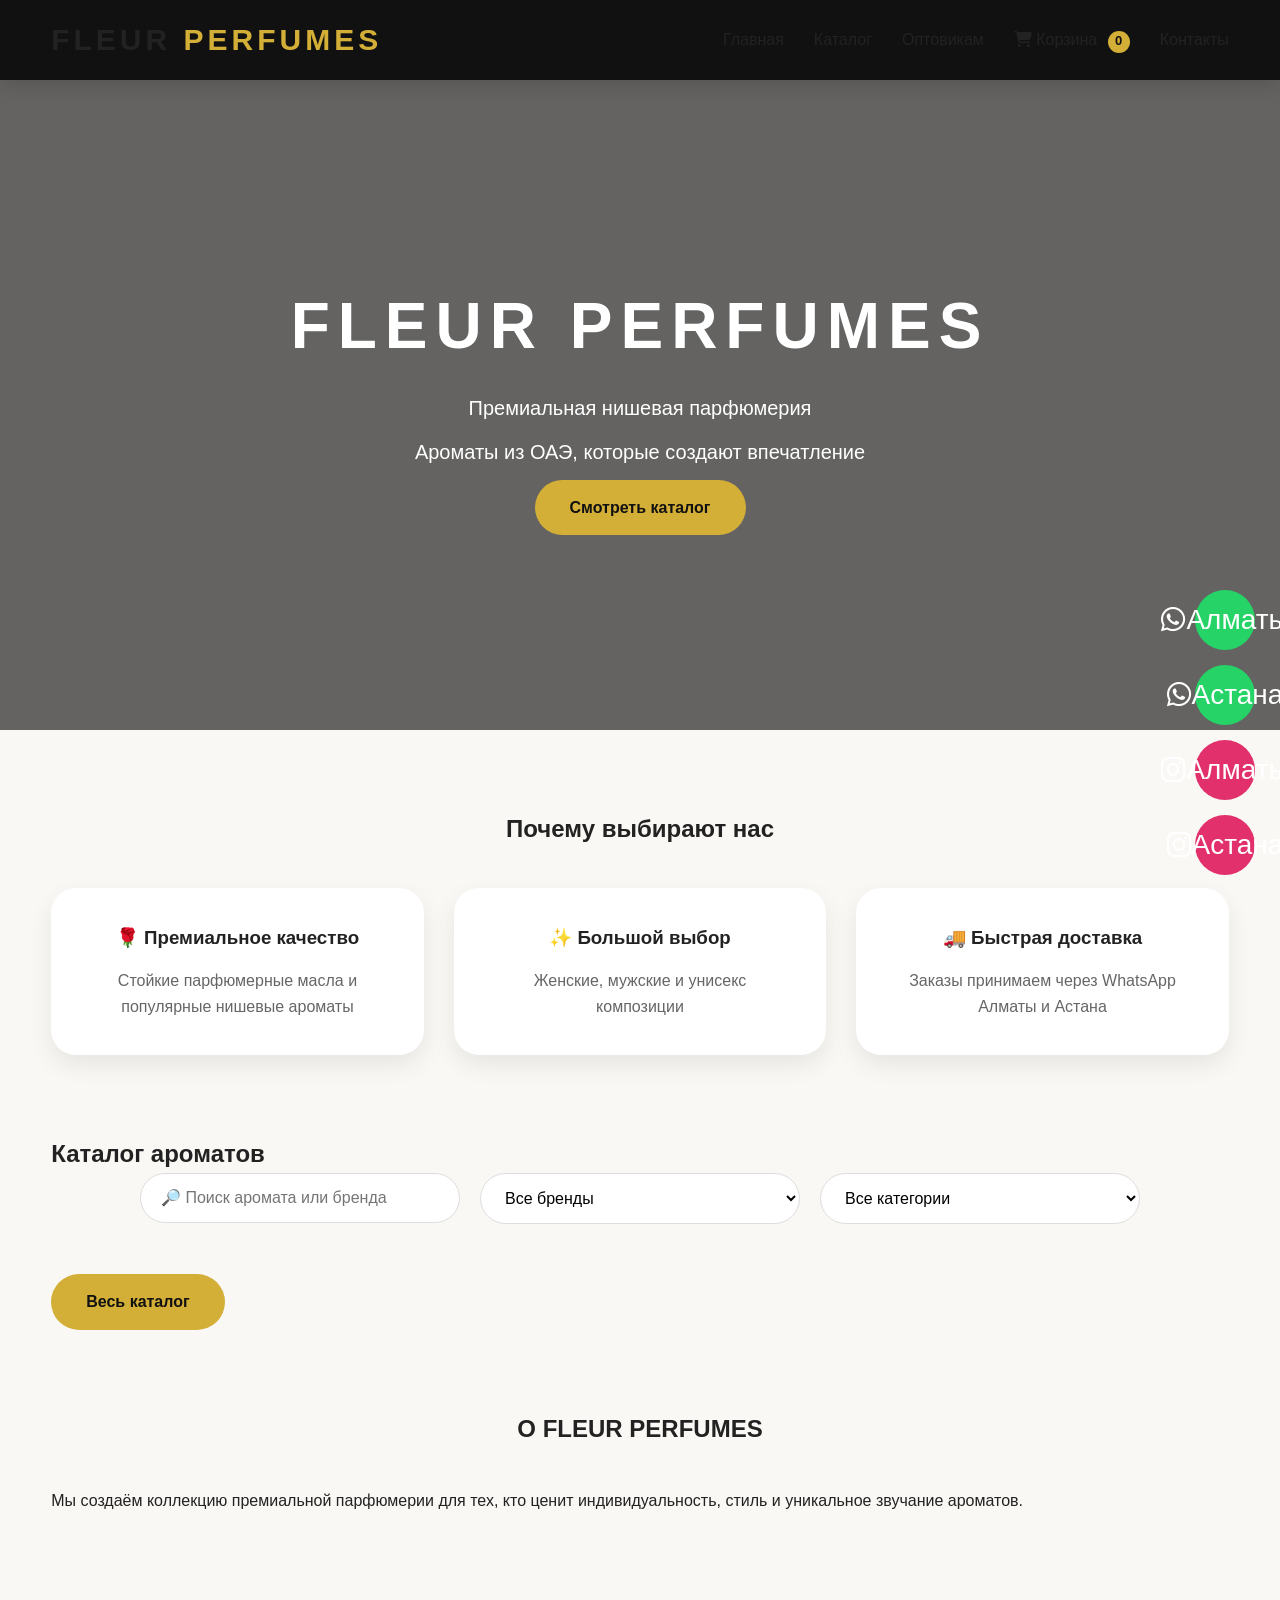
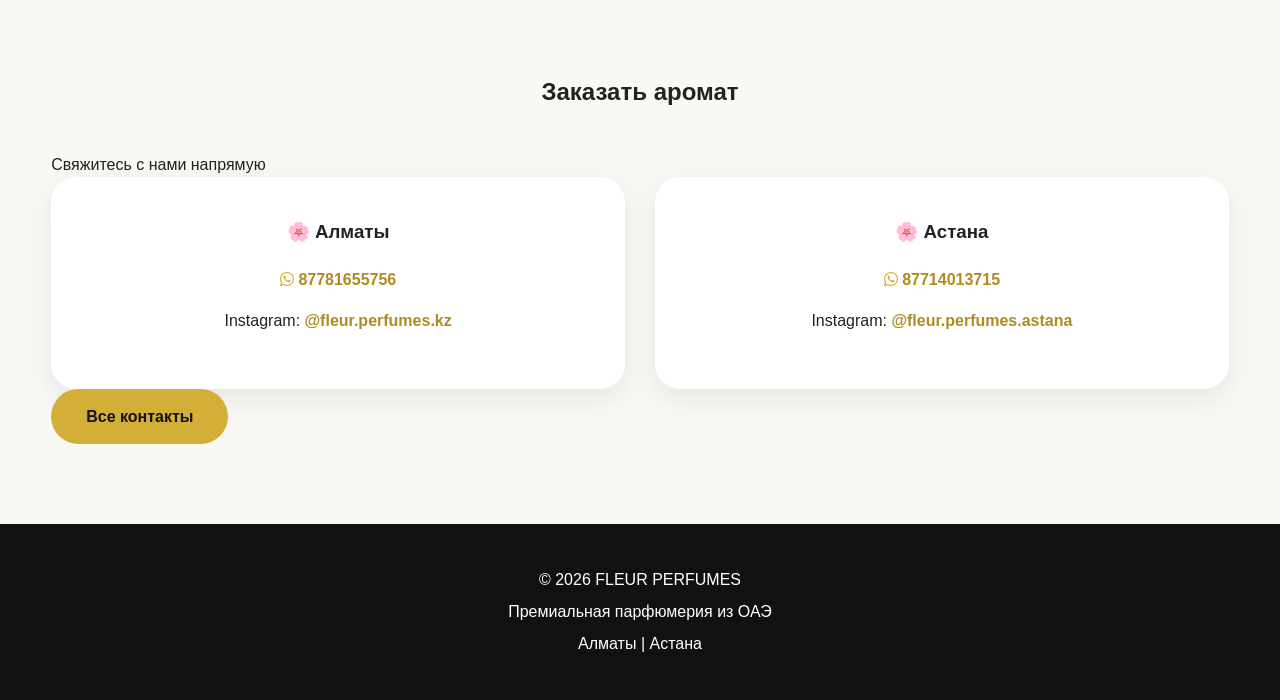
==== commit 6b45aa59: "Update index.html" ====
--- a/index.html
+++ b/index.html
@@ -628,8 +628,7 @@
 
 
 
-<script src="js/products.js"></script>
-
+<script src="js/products-new.js"></script>
 <script src="js/app.js"></script>
 
 
--- a/style.css
+++ b/style.css
@@ -1,1090 +1,659 @@
 /* =========================
-   FLEUR PERFUMES
-   STYLE CSS
-========================= */
-
-
+   GLOBAL
+========================= */
 
 *{
-
-box-sizing:border-box;
-
-margin:0;
-
-padding:0;
-
-font-family:
-"Segoe UI",
-Arial,
-sans-serif;
-
-}
-
-
-
+    box-sizing:border-box;
+    margin:0;
+    padding:0;
+    font-family:"Arial",sans-serif;
+}
+
+html{
+    scroll-behavior:smooth;
+}
 
 body{
-
-background:#faf8f5;
-
-color:#222;
-
-line-height:1.6;
-
-}
-
-
-
-
+    background:#faf8f5;
+    color:#222;
+    overflow-x:hidden;
+    line-height:1.6;
+}
+
+a{
+    color:inherit;
+    text-decoration:none;
+}
+
+img{
+    max-width:100%;
+    display:block;
+}
 
 .container{
-
-width:90%;
-
-max-width:1200px;
-
-margin:auto;
-
-}
-
-
-
-
+    width:min(1200px,92%);
+    margin:0 auto;
+}
 
 /* =========================
    HEADER
 ========================= */
 
-
 .header{
-
-background:#111;
-
-padding:20px 0;
-
-position:sticky;
-
-top:0;
-
-z-index:1000;
-
-}
-
-
-
-
-nav{
-
-display:flex;
-
-justify-content:space-between;
-
-align-items:center;
-
-}
-
-
-
-
+    position:sticky;
+    top:0;
+    z-index:1000;
+    background:#111;
+    box-shadow:0 5px 20px rgba(0,0,0,.15);
+}
+
+.header nav{
+    height:80px;
+    display:flex;
+    justify-content:space-between;
+    align-items:center;
+}
 
 .logo{
-
-color:#d4af37;
-
-font-size:28px;
-
-font-weight:700;
-
-text-decoration:none;
-
-letter-spacing:2px;
-
-}
-
-
+    font-size:30px;
+    font-weight:bold;
+    letter-spacing:4px;
+}
 
 .logo span{
-
-display:block;
-
-font-size:14px;
-
-color:white;
-
-letter-spacing:4px;
-
-}
-
-
-
-
+    color:#d4af37;
+}
 
 .nav-links{
-
-display:flex;
-
-gap:25px;
-
-}
-
-
-
-
+    display:flex;
+    align-items:center;
+    gap:30px;
+}
 
 .nav-links a{
-
-color:white;
-
-text-decoration:none;
-
-font-size:16px;
-
-transition:.3s;
-
-}
-
-
+    transition:.3s;
+}
 
 .nav-links a:hover{
-
-color:#d4af37;
-
-}
-
-
-
-
+    color:#d4af37;
+}
 
 #cartCount{
-
-background:#d4af37;
-
-color:#111;
-
-border-radius:50%;
-
-padding:2px 8px;
-
-font-weight:bold;
-
-}
-
-
-
-
-
-
+    margin-left:6px;
+    background:#d4af37;
+    color:#111;
+    border-radius:50%;
+    min-width:22px;
+    height:22px;
+    display:inline-flex;
+    justify-content:center;
+    align-items:center;
+    font-size:13px;
+    font-weight:bold;
+}
 /* =========================
    HERO
 ========================= */
 
-
 .hero{
-
-padding:80px 0;
-
-text-align:center;
-
-background:
-
-linear-gradient(
-rgba(0,0,0,.6),
-rgba(0,0,0,.6)
-),
-
-url("../images/bg.jpg");
-
-background-size:cover;
-
-color:white;
-
-}
-
-
-
-
+    min-height:650px;
+    background:
+        linear-gradient(rgba(0,0,0,.6),rgba(0,0,0,.6)),
+        url("images/banner.jpg") center/cover no-repeat;
+    display:flex;
+    justify-content:center;
+    align-items:center;
+    text-align:center;
+    color:#fff;
+    padding:80px 0;
+}
 
 .hero h1{
-
-font-size:48px;
-
-color:#d4af37;
-
-}
-
-
-
-
+    font-size:64px;
+    letter-spacing:8px;
+    margin-bottom:15px;
+}
+
+.hero h2{
+    font-size:34px;
+    color:#d4af37;
+    margin-bottom:20px;
+}
 
 .hero p{
-
-font-size:20px;
-
-}
-
-
-
-
+    font-size:20px;
+    margin-bottom:12px;
+}
 
 /* =========================
    BUTTONS
 ========================= */
 
-
 .btn{
-
-display:inline-block;
-
-padding:12px 25px;
-
-border-radius:30px;
-
-border:none;
-
-cursor:pointer;
-
-text-decoration:none;
-
-font-size:16px;
-
-margin:5px;
-
-}
-
-
-
-
+    display:inline-flex;
+    align-items:center;
+    justify-content:center;
+    gap:8px;
+    padding:15px 35px;
+    border:none;
+    border-radius:40px;
+    cursor:pointer;
+    font-weight:bold;
+    transition:.3s;
+}
+
+.btn:hover{
+    transform:translateY(-3px);
+}
 
 .gold{
-
-background:#d4af37;
-
-color:#111;
-
-}
-
-
-
-
+    background:#d4af37;
+    color:#111;
+}
+
+.gold:hover{
+    background:#b89220;
+}
 
 .dark{
-
-background:#222;
-
-color:white;
-
-}
-
-
-
-
-.btn:hover{
-
-opacity:.8;
-
+    background:#111;
+    color:#fff;
+}
+
+/* =========================
+   SECTIONS
+========================= */
+
+.catalog,
+.catalog-page,
+.advantages,
+.contacts,
+.contact-box,
+.contacts-page,
+.business,
+.cart-page,
+.about{
+    padding:80px 0;
+}
+
+.catalog h2,
+.catalog-page h1,
+.advantages h2,
+.contacts h2,
+.contact-box h2,
+.business h2,
+.about h2{
+    text-align:center;
+    margin-bottom:40px;
+}
+
+/* =========================
+   PRODUCTS
+========================= */
+
+.products-grid,
+.catalog-grid{
+    display:grid;
+    grid-template-columns:repeat(4,1fr);
+    gap:30px;
+}
+
+.product-card{
+    background:#fff;
+    border-radius:25px;
+    padding:20px;
+    text-align:center;
+    box-shadow:0 10px 30px rgba(0,0,0,.08);
+    transition:.3s;
+}
+
+.product-card:hover{
+    transform:translateY(-10px);
+    box-shadow:0 20px 45px rgba(0,0,0,.15);
+}
+
+.product-card img{
+    width:100%;
+    height:300px;
+    object-fit:contain;
+    border-radius:20px;
+    transition:.3s;
+}
+
+.product-card:hover img{
+    transform:scale(1.04);
+}
+
+.product-card h3{
+    margin:20px 0 10px;
+}
+
+.brand{
+    color:#b08b20;
+    font-weight:bold;
+    margin-bottom:6px;
+}
+
+.category{
+    color:#666;
+    margin-bottom:10px;
+}
+
+.description{
+    color:#666;
+    min-height:70px;
+    margin-bottom:15px;
+}
+
+.product-card .btn{
+    width:100%;
 }
 /* =========================
    CATALOG
 ========================= */
 
-
-.catalog-page{
-
-padding:50px 0;
-
-}
-
-
-
-
-.catalog-page h1{
-
-text-align:center;
-
-font-size:40px;
-
-margin-bottom:30px;
-
-color:#b08a20;
-
-}
-
-
-
-
-
-/* SEARCH */
-
-.search-box{
-
-display:flex;
-
-justify-content:center;
-
-gap:15px;
-
-margin-bottom:30px;
-
-flex-wrap:wrap;
-
-}
-
-
-
-
-
-.search-box input,
-.search-box select{
-
-padding:12px 20px;
-
-border:1px solid #ddd;
-
-border-radius:25px;
-
-font-size:16px;
-
-background:white;
-
-}
-
-
-
-
-
-/* =========================
-   PRODUCTS GRID
-========================= */
-
-
-.products-grid{
-
-display:grid;
-
-grid-template-columns:
-
-repeat(4,1fr);
-
-gap:25px;
-
-}
-
-
-
-
-
-.product-card{
-
-background:white;
-
-border-radius:20px;
-
-padding:20px;
-
-text-align:center;
-
-box-shadow:
-
-0 5px 20px
-
-rgba(0,0,0,.08);
-
-transition:.3s;
-
-}
-
-
-
-
-.product-card:hover{
-
-transform:translateY(-5px);
-
-}
-
-
-
-
-
-.product-card img{
-
-width:100%;
-
-height:300px;
-
-object-fit:contain;
-
-border-radius:15px;
-
-background:#f7f7f7;
-
-}
-
-
-
-
-
-.product-card h3{
-
-margin-top:15px;
-
-font-size:20px;
-
-}
-
-
-
-
-
-.product-card .brand{
-
-color:#b08a20;
-
-font-weight:bold;
-
-}
-
-
-
-
-
-.product-card .category{
-
-font-size:14px;
-
-color:#777;
-
-}
-
-
-
-
-
-.description{
-
-font-size:14px;
-
-margin:10px 0;
-
-}
-
-
-
-
-
+.catalog-header{
+    background:#111;
+    color:#fff;
+    text-align:center;
+    padding:80px 0;
+}
+
+.catalog-header h1{
+    font-size:50px;
+    letter-spacing:5px;
+    margin-bottom:20px;
+}
+
+.catalog-header h2{
+    font-size:32px;
+    color:#d4af37;
+    margin-bottom:20px;
+}
+
+.catalog-header p{
+    font-size:20px;
+}
+
+.catalog-page>p{
+    text-align:center;
+    color:#666;
+    margin-bottom:40px;
+    font-size:18px;
+}
+
+.catalog-tools{
+    display:flex;
+    justify-content:center;
+    align-items:center;
+    gap:20px;
+    flex-wrap:wrap;
+    margin-bottom:50px;
+}
+
+.search-box,
+.catalog-tools select{
+    width:320px;
+    padding:15px 20px;
+    border:1px solid #ddd;
+    border-radius:30px;
+    outline:none;
+    background:#fff;
+    font-size:16px;
+}
+
+.search-box:focus,
+.catalog-tools select:focus{
+    border-color:#d4af37;
+}
+
+.volume{
+    width:100%;
+    padding:12px;
+    border:1px solid #ddd;
+    border-radius:12px;
+    margin:15px 0;
+    background:#faf8f5;
+}
+
+/* =========================
+   ADVANTAGES
+========================= */
+
+.advantages-grid,
+.adv-grid{
+    display:grid;
+    grid-template-columns:repeat(3,1fr);
+    gap:30px;
+}
+
+.advantage,
+.adv-grid div{
+    background:#fff;
+    padding:35px;
+    border-radius:25px;
+    text-align:center;
+    box-shadow:0 10px 25px rgba(0,0,0,.08);
+    transition:.3s;
+}
+
+.advantage:hover,
+.adv-grid div:hover{
+    transform:translateY(-8px);
+}
+
+.advantage h3{
+    margin-bottom:15px;
+}
+
+.advantage p{
+    color:#666;
+}
+
+/* =========================
+   CONTACTS
+========================= */
+
+.contact-grid{
+    display:grid;
+    grid-template-columns:repeat(auto-fit,minmax(300px,1fr));
+    gap:30px;
+}
+
+.contact-card{
+    background:#fff;
+    border-radius:25px;
+    padding:40px;
+    text-align:center;
+    box-shadow:0 10px 30px rgba(0,0,0,.08);
+    transition:.3s;
+}
+
+.contact-card:hover{
+    transform:translateY(-10px);
+}
+
+.contact-card h3{
+    margin-bottom:20px;
+}
+
+.contact-card p{
+    margin:15px 0;
+}
+
+.contact-card i{
+    color:#d4af37;
+}
+
+.contact-card a{
+    color:#b08b20;
+    font-weight:bold;
+}
+
+.contact-card a:hover{
+    text-decoration:underline;
+}
+
+.form-box{
+    max-width:700px;
+    margin:0 auto;
+    background:#fff;
+    border-radius:25px;
+    padding:50px;
+    box-shadow:0 10px 30px rgba(0,0,0,.08);
+}
+
+.form-box h2{
+    margin-bottom:20px;
+}
+
+.form-box h3{
+    margin:30px 0 15px;
+}
+
+.form-box p{
+    margin:12px 0;
+}
+
+.form-box hr{
+    margin:30px 0;
+    border:none;
+    border-top:1px solid #ddd;
+}
 /* =========================
    CART
 ========================= */
 
-
-.cart-page{
-
-padding:60px 0;
-
-}
-
-
-
-
-
 .cart-page h1{
-
-text-align:center;
-
-margin-bottom:40px;
-
-}
-
-
-
-
+    text-align:center;
+    font-size:40px;
+    margin-bottom:40px;
+}
 
 .cart-items{
-
-display:flex;
-
-flex-direction:column;
-
-gap:20px;
-
-}
-
-
-
-
+    display:flex;
+    flex-direction:column;
+    gap:20px;
+}
 
 .cart-item{
-
-display:flex;
-
-gap:25px;
-
-align-items:center;
-
-background:white;
-
-padding:20px;
-
-border-radius:20px;
-
-box-shadow:
-
-0 5px 15px
-
-rgba(0,0,0,.08);
-
-}
-
-
-
-
+    display:flex;
+    align-items:center;
+    gap:30px;
+    background:#fff;
+    padding:25px;
+    border-radius:25px;
+    box-shadow:0 10px 25px rgba(0,0,0,.08);
+}
 
 .cart-item img{
-
-width:120px;
-
-height:120px;
-
-object-fit:contain;
-
-border-radius:15px;
-
-}
-
-
-
-
+    width:130px;
+    height:130px;
+    object-fit:contain;
+}
+
+.cart-item h3{
+    margin-bottom:10px;
+}
+
+.cart-item p{
+    color:#666;
+    margin-bottom:10px;
+}
 
 .cart-buttons{
-
-text-align:center;
-
-margin-top:30px;
-
-}
-
-
-
-
+    display:flex;
+    justify-content:center;
+    flex-wrap:wrap;
+    gap:15px;
+    margin-top:40px;
+}
+
+#cartItems h3{
+    text-align:center;
+    padding:40px;
+}
 
 #total{
-
-margin-top:30px;
-
-text-align:center;
-
-color:#b08a20;
-
-}
-
-
-
-
-
-/* =========================
-   CONTACTS
-========================= */
-
-
-.contacts-page{
-
-padding:60px 0;
-
-}
-
-
-
-
-
-.form-box{
-
-background:white;
-
-padding:40px;
-
-border-radius:25px;
-
-box-shadow:
-
-0 5px 20px
-
-rgba(0,0,0,.1);
-
-}
-
-
-
-
-
-.form-box h2{
-
-color:#b08a20;
-
-margin-bottom:20px;
-
-}
-
-
-
-
-
-.form-box h3{
-
-margin-top:25px;
-
-color:#111;
-
-}
-
-
-
-
-
-.form-box a{
-
-color:#b08a20;
-
-text-decoration:none;
-
-}
-
-
-
-
-
-.form-box i{
-
-color:#b08a20;
-
-margin-right:8px;
-
-}
-/* =========================
-   ADVANTAGES
-========================= */
-
-
-.advantages{
-
-padding:60px 0;
-
-background:#111;
-
-color:white;
-
-}
-
-
-
-
-.advantages h2{
-
-text-align:center;
-
-color:#d4af37;
-
-margin-bottom:40px;
-
-font-size:35px;
-
-}
-
-
-
-
-.advantages-grid{
-
-display:grid;
-
-grid-template-columns:
-repeat(3,1fr);
-
-gap:25px;
-
-}
-
-
-
-
-
-.advantage{
-
-background:#1d1d1d;
-
-padding:30px;
-
-border-radius:20px;
-
-text-align:center;
-
-}
-
-
-
-
-
-.advantage h3{
-
-color:#d4af37;
-
-margin-bottom:15px;
-
-}
-
-
-
-
-
-
+    text-align:center;
+    margin:35px 0;
+    color:#b08b20;
+    font-size:28px;
+    font-weight:bold;
+}
+
+/* =========================
+   BUSINESS FORM
+========================= */
+
+.business input,
+.business select,
+.business textarea{
+    width:100%;
+    max-width:550px;
+    display:block;
+    margin:15px auto;
+    padding:16px;
+    border:1px solid #ddd;
+    border-radius:12px;
+    font-size:16px;
+}
+
+.business textarea{
+    resize:none;
+}
 
 /* =========================
    FLOAT BUTTONS
 ========================= */
 
-
 .floating-buttons{
-
-position:fixed;
-
-right:25px;
-
-bottom:25px;
-
-display:flex;
-
-flex-direction:column;
-
-gap:15px;
-
-z-index:999;
-
-}
-
-
-
-
+    position:fixed;
+    right:25px;
+    bottom:25px;
+    display:flex;
+    flex-direction:column;
+    gap:15px;
+    z-index:999;
+}
 
 .whatsapp-float,
 .instagram-float{
-
-
-width:60px;
-
-height:60px;
-
-border-radius:50%;
-
-display:flex;
-
-align-items:center;
-
-justify-content:center;
-
-font-size:30px;
-
-color:white;
-
-text-decoration:none;
-
-}
-
-
-
-
+    width:60px;
+    height:60px;
+    border-radius:50%;
+    display:flex;
+    align-items:center;
+    justify-content:center;
+    color:#fff;
+    font-size:28px;
+    transition:.3s;
+}
 
 .whatsapp-float{
-
-background:#25D366;
-
-}
-
-
-
-
+    background:#25D366;
+}
 
 .instagram-float{
-
-background:#E1306C;
-
-}
-
-
-
-
-
-
+    background:#E1306C;
+}
+
+.whatsapp-float:hover,
+.instagram-float:hover{
+    transform:scale(1.1);
+}
 
 /* =========================
    FOOTER
 ========================= */
 
-
 footer{
-
-background:#111;
-
-color:white;
-
-text-align:center;
-
-padding:30px 0;
-
-margin-top:50px;
-
-}
-
-
-
-
-
-footer p{
-
-margin:5px;
-
-}
-
-
-
-
-
-
-
-/* =========================
-   WHOLESALE
-========================= */
-
-
-.wholesale-page{
-
-padding:60px 0;
-
-}
-
-
-
-
-
-.wholesale-form{
-
-background:white;
-
-padding:40px;
-
-border-radius:25px;
-
-}
-
-
-
-
-
-.wholesale-form input,
-.wholesale-form textarea,
-.wholesale-form select{
-
-
-width:100%;
-
-padding:15px;
-
-margin-bottom:15px;
-
-border-radius:10px;
-
-border:1px solid #ddd;
-
-}
-
-
-
-
-
-
+    background:#111;
+    color:#fff;
+    text-align:center;
+    padding:40px 20px;
+    line-height:2;
+}
 
 /* =========================
    MOBILE
 ========================= */
 
-
-@media(max-width:900px){
-
-
-
-.nav-links{
-
-flex-wrap:wrap;
-
-justify-content:center;
-
-gap:15px;
-
-}
-
-
-
-nav{
-
-flex-direction:column;
-
-gap:20px;
-
-}
-
-
-
-.products-grid{
-
-grid-template-columns:
-
-repeat(2,1fr);
-
-}
-
-
-
-.hero h1{
-
-font-size:35px;
-
-}
-
-
-
-}
-
-
-
+@media(max-width:1000px){
+
+    .products-grid,
+    .catalog-grid{
+        grid-template-columns:repeat(2,1fr);
+    }
+
+    .advantages-grid,
+    .adv-grid{
+        grid-template-columns:repeat(2,1fr);
+    }
+
+    .hero h1{
+        font-size:46px;
+    }
+}
 
 @media(max-width:600px){
 
-
-
-.container{
-
-width:94%;
-
-}
-
-
-
-.products-grid{
-
-grid-template-columns:
-
-1fr;
-
-}
-
-
-
-
-
-.product-card img{
-
-height:260px;
-
-}
-
-
-
-
-
-.cart-item{
-
-flex-direction:column;
-
-text-align:center;
-
-}
-
-
-
-
-
-.cart-item img{
-
-width:180px;
-
-height:180px;
-
-}
-
-
-
-
-
-.form-box{
-
-padding:25px;
-
-}
-
-
-
-
-
-.advantages-grid{
-
-grid-template-columns:
-
-1fr;
-
-}
-
-
-
-
-
-.floating-buttons{
-
-right:15px;
-
-bottom:15px;
-
-}
-
-
-
-.whatsapp-float,
-.instagram-float{
-
-width:55px;
-
-height:55px;
-
-font-size:25px;
-
-}
-
-
-
-}
-
-
-
-
-
-
-/* =========================
-   IMAGE FIX
-========================= */
-
-
-img{
-
-max-width:100%;
-
-display:block;
-
-}
-
-
-
-
-.product-card img{
-
-background:#fff;
-
-object-fit:contain;
-
-}
+    .header nav{
+        height:auto;
+        padding:20px 0;
+        flex-direction:column;
+        gap:20px;
+    }
+
+    .nav-links{
+        flex-wrap:wrap;
+        justify-content:center;
+        gap:15px;
+    }
+
+    .hero{
+        min-height:520px;
+    }
+
+    .hero h1{
+        font-size:34px;
+        letter-spacing:3px;
+    }
+
+    .hero h2{
+        font-size:24px;
+    }
+
+    .catalog-header h1{
+        font-size:34px;
+    }
+
+    .catalog-header h2{
+        font-size:24px;
+    }
+
+    .catalog-tools{
+        flex-direction:column;
+    }
+
+    .search-box,
+    .catalog-tools select{
+        width:100%;
+    }
+
+    .products-grid,
+    .catalog-grid,
+    .advantages-grid,
+    .adv-grid{
+        grid-template-columns:1fr;
+    }
+
+    .product-card img{
+        height:250px;
+    }
+
+    .cart-item{
+        flex-direction:column;
+        text-align:center;
+    }
+
+    .cart-page h1{
+        font-size:30px;
+    }
+
+    .floating-buttons{
+        right:15px;
+        bottom:15px;
+    }
+
+    .whatsapp-float,
+    .instagram-float{
+        width:55px;
+        height:55px;
+        font-size:24px;
+    }
+
+    .form-box{
+        padding:30px 20px;
+    }
+}
